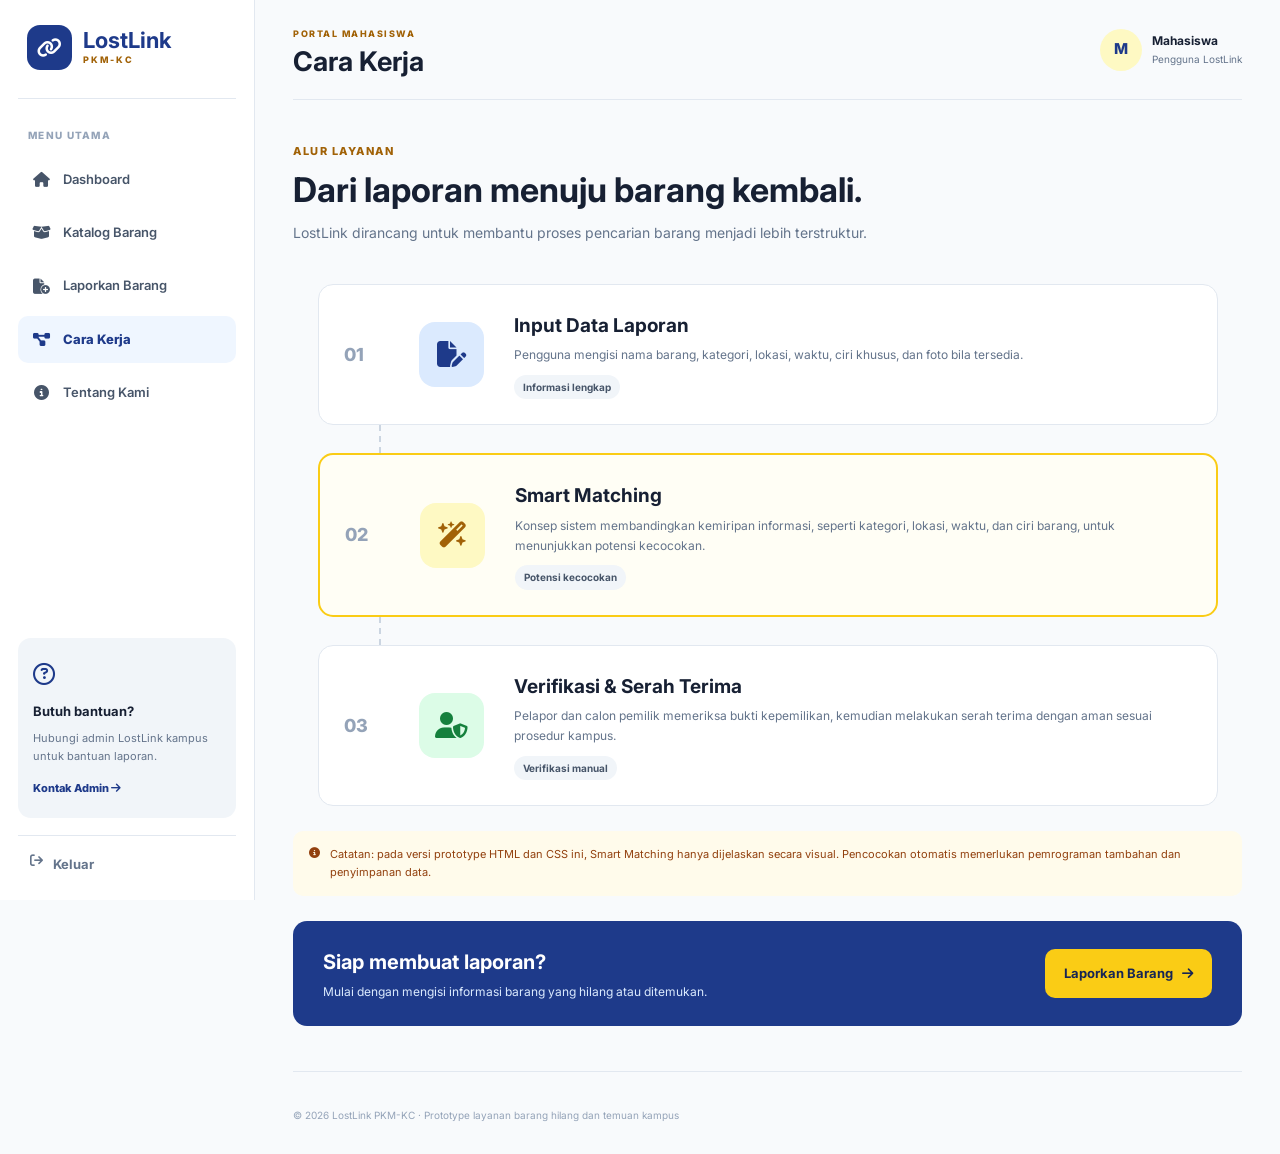
==== cara-kerja.html @ f2be3223 "update" ====
<!DOCTYPE html>
<html lang="id">
<head>
  <meta charset="UTF-8">
  <meta name="viewport" content="width=device-width, initial-scale=1.0">
  <title>Cara Kerja | LostLink</title>
  <link rel="stylesheet" href="style.css">
  <link rel="stylesheet" href="https://cdnjs.cloudflare.com/ajax/libs/font-awesome/6.5.2/css/all.min.css">
</head>
<body class="app-page">
  <aside class="sidebar">
  <a class="brand sidebar-brand" href="index.html">
    <span class="brand-icon"><i class="fa-solid fa-link"></i></span>
    <span><strong>LostLink</strong><small>PKM-KC</small></span>
  </a>
  <div class="sidebar-caption">MENU UTAMA</div>
  <nav class="side-nav">
    <a class="NAV_DASH" href="index.html"><i class="fa-solid fa-house"></i> Dashboard</a>
    <a class="NAV_KATALOG" href="katalog.html"><i class="fa-solid fa-box-open"></i> Katalog Barang</a>
    <a class="NAV_LAPOR" href="laporkan.html"><i class="fa-solid fa-file-circle-plus"></i> Laporkan Barang</a>
    <a class="NAV_CARA active" href="carakerja.html"><i class="fa-solid fa-diagram-project"></i> Cara Kerja</a>
    <a class="NAV_TENTANG" href="tentang.html"><i class="fa-solid fa-circle-info"></i> Tentang Kami</a>
  </nav>
  <div class="sidebar-help">
    <div class="help-icon"><i class="fa-regular fa-circle-question"></i></div>
    <strong>Butuh bantuan?</strong>
    <p>Hubungi admin LostLink kampus untuk bantuan laporan.</p>
    <a href="tentang.html">Kontak Admin <i class="fa-solid fa-arrow-right"></i></a>
  </div>
  <a class="sidebar-logout" href="login.html"><i class="fa-solid fa-arrow-right-from-bracket"></i> Keluar</a>
</aside>
  <main class="main-content">
    <header class="topbar">
      <div><span class="topbar-kicker">PORTAL MAHASISWA</span><h1>Cara Kerja</h1></div>
      <div class="profile-chip"><span class="avatar">M</span><span><strong>Mahasiswa</strong><small>Pengguna LostLink</small></span></div>
    </header>
    
<section class="page-intro"><span class="section-label">ALUR LAYANAN</span><h2>Dari laporan menuju barang kembali.</h2><p>LostLink dirancang untuk membantu proses pencarian barang menjadi lebih terstruktur.</p></section>
<section class="flow-steps">
  <article class="flow-step"><span class="flow-number">01</span><div class="flow-icon blue-soft"><i class="fa-solid fa-file-pen"></i></div><div><h3>Input Data Laporan</h3><p>Pengguna mengisi nama barang, kategori, lokasi, waktu, ciri khusus, dan foto bila tersedia.</p><span class="flow-tag">Informasi lengkap</span></div></article>
  <div class="flow-connector"><span></span></div>
  <article class="flow-step highlighted"><span class="flow-number">02</span><div class="flow-icon yellow-soft"><i class="fa-solid fa-wand-magic-sparkles"></i></div><div><h3>Smart Matching</h3><p>Konsep sistem membandingkan kemiripan informasi, seperti kategori, lokasi, waktu, dan ciri barang, untuk menunjukkan potensi kecocokan.</p><span class="flow-tag">Potensi kecocokan</span></div></article>
  <div class="flow-connector"><span></span></div>
  <article class="flow-step"><span class="flow-number">03</span><div class="flow-icon green-soft"><i class="fa-solid fa-user-shield"></i></div><div><h3>Verifikasi & Serah Terima</h3><p>Pelapor dan calon pemilik memeriksa bukti kepemilikan, kemudian melakukan serah terima dengan aman sesuai prosedur kampus.</p><span class="flow-tag">Verifikasi manual</span></div></article>
</section>
<div class="notice-box"><i class="fa-solid fa-circle-info"></i><span>Catatan: pada versi prototype HTML dan CSS ini, Smart Matching hanya dijelaskan secara visual. Pencocokan otomatis memerlukan pemrograman tambahan dan penyimpanan data.</span></div>
<div class="cta-banner"><div><h3>Siap membuat laporan?</h3><p>Mulai dengan mengisi informasi barang yang hilang atau ditemukan.</p></div><a href="laporkan.html" class="btn btn-yellow">Laporkan Barang <i class="fa-solid fa-arrow-right"></i></a></div>

    <footer class="page-footer">© 2026 LostLink PKM-KC · Prototype layanan barang hilang dan temuan kampus</footer>
  </main>
</body>
</html>
---- style.css ----
@import url('https://fonts.googleapis.com/css2?family=Inter:wght@400;500;600;700;800&display=swap');
:root{--blue:#1E3A8A;--blue-dark:#172554;--blue-light:#EFF6FF;--yellow:#FACC15;--yellow-light:#FEF9C3;--bg:#F8FAFC;--ink:#172033;--muted:#64748B;--line:#E2E8F0;--green:#15803D;--red:#B91C1C;--shadow:0 12px 32px rgba(15,23,42,.06)}
*{box-sizing:border-box;margin:0;padding:0}body{font-family:Inter,Arial,sans-serif;color:var(--ink);background:var(--bg);font-size:15px;line-height:1.65}a{color:inherit;text-decoration:none}button,input,select,textarea{font:inherit}button{cursor:pointer}.muted{color:var(--muted)}.section-label{font-size:11px;font-weight:800;letter-spacing:1.5px;color:#A16207;display:inline-block;margin-bottom:9px}.eyebrow{font-size:11px;font-weight:800;letter-spacing:1.3px}.eyebrow-yellow{color:var(--yellow)}.btn{display:inline-flex;align-items:center;justify-content:center;gap:9px;padding:13px 18px;border-radius:10px;font-weight:700;font-size:13px;border:1px solid transparent;transition:.2s}.btn:hover{transform:translateY(-2px)}.btn-primary{background:var(--blue);color:#fff}.btn-primary:hover{background:var(--blue-dark)}.btn-yellow{background:var(--yellow);color:var(--blue-dark)}.btn-yellow:hover{background:#EAB308}.btn-outline{border-color:#CBD5E1;color:var(--blue);background:white}.btn-full{width:100%}.brand{display:flex;align-items:center;gap:11px}.brand-icon{width:45px;height:45px;display:grid;place-items:center;background:var(--blue);color:white;border-radius:13px;font-size:20px}.brand strong{display:block;font-size:22px;color:var(--blue);line-height:1.2}.brand small{display:block;font-size:9px;letter-spacing:2px;font-weight:800;color:#A16207}
/* Login */
.login-page{background:#fff}.login-layout{min-height:100vh;display:grid;grid-template-columns:1fr 1fr}.login-brand-panel{position:relative;overflow:hidden;background:var(--blue-dark);color:#fff;padding:42px clamp(30px,6vw,90px);display:flex;flex-direction:column;justify-content:space-between}.brand-light strong{color:white}.brand-light small{color:var(--yellow)}.login-promo{position:relative;z-index:1;max-width:570px;margin:65px 0}.login-promo h1{font-size:clamp(38px,4vw,62px);line-height:1.12;letter-spacing:-1.7px;margin:18px 0}.login-promo h1 span{color:var(--yellow)}.login-promo p{color:#DCE7FF;font-size:16px;max-width:480px}.promo-points{display:grid;gap:17px;margin-top:34px}.promo-points div{display:flex;align-items:center;gap:12px;color:#F1F5F9;font-size:14px}.promo-points i{color:var(--yellow);width:22px}.login-panel-decoration{position:absolute;border:1px solid rgba(255,255,255,.1);border-radius:50%;width:360px;height:360px;right:-120px;bottom:-100px}.decoration-two{width:240px;height:240px;right:0;bottom:-45px}.login-form-panel{display:grid;place-items:center;padding:35px}.login-card{width:min(430px,100%)}.login-card h2{font-size:34px;line-height:1.2;margin-bottom:8px}.login-card>.muted{margin-bottom:30px}.login-card>label,.field-label{display:block;font-weight:700;font-size:13px;margin:20px 0 8px}.field-with-icon{display:flex;align-items:center;gap:12px;border:1px solid var(--line);border-radius:10px;padding:0 14px;background:#fff}.field-with-icon i{color:#94A3B8}.field-with-icon input{border:0;outline:0;width:100%;min-width:0;padding:14px 0;background:transparent}.login-options{display:flex;justify-content:space-between;align-items:center;margin:16px 0 24px;font-size:12px}.login-options a,.login-bottom a{color:var(--blue);font-weight:700}.remember{display:flex;align-items:center;gap:7px;color:var(--muted)}.demo-note{margin-top:18px;background:#FFFBEB;color:#92400E;border-radius:9px;padding:12px;font-size:11px;display:flex;gap:8px}.login-bottom{text-align:center;color:var(--muted);font-size:12px;margin-top:24px}.mobile-brand{display:none;margin-bottom:35px}
/* App layout */
.app-page{min-height:100vh}.sidebar{position:fixed;inset:0 auto 0 0;width:255px;background:#fff;border-right:1px solid var(--line);padding:25px 18px;display:flex;flex-direction:column;z-index:10}.sidebar-brand{padding:0 9px 28px;border-bottom:1px solid var(--line)}.sidebar-caption{font-size:10px;font-weight:800;letter-spacing:1.3px;color:#94A3B8;margin:28px 10px 12px}.side-nav{display:grid;gap:6px}.side-nav a{display:flex;align-items:center;gap:12px;padding:13px 14px;border-radius:10px;color:#475569;font-size:13px;font-weight:600;transition:.2s}.side-nav a i{width:19px;text-align:center;font-size:15px}.side-nav a:hover,.side-nav a.active{background:var(--blue-light);color:var(--blue)}.side-nav a.active{font-weight:800}.sidebar-help{margin-top:auto;padding:18px 15px;background:#F1F5F9;border-radius:13px}.help-icon{color:var(--blue);font-size:22px;margin-bottom:6px}.sidebar-help strong{font-size:13px}.sidebar-help p{font-size:11px;color:var(--muted);margin:5px 0 10px}.sidebar-help a{font-size:11px;color:var(--blue);font-weight:800}.sidebar-logout{border-top:1px solid var(--line);margin-top:17px;padding:18px 12px 0;color:#64748B;font-size:13px;font-weight:700;display:flex;gap:10px}.main-content{margin-left:255px;max-width:1800px;padding:0 38px 20px;min-height:100vh}.topbar{min-height:100px;display:flex;justify-content:space-between;align-items:center;border-bottom:1px solid var(--line);margin-bottom:30px}.topbar-kicker{font-size:9px;font-weight:800;letter-spacing:1.5px;color:#A16207}.topbar h1{font-size:27px;line-height:1.3}.profile-chip{display:flex;align-items:center;gap:10px}.avatar{width:42px;height:42px;border-radius:50%;display:grid;place-items:center;background:var(--yellow-light);color:var(--blue);font-weight:800}.profile-chip strong,.profile-chip small{display:block}.profile-chip strong{font-size:12px}.profile-chip small{font-size:10px;color:var(--muted)}.page-footer{padding:35px 0 10px;color:#94A3B8;font-size:10px;border-top:1px solid var(--line);margin-top:45px}
/* Dashboard */
.welcome-banner{position:relative;overflow:hidden;display:flex;justify-content:space-between;align-items:center;min-height:300px;padding:38px 45px;background:var(--blue);border-radius:20px;color:white}.welcome-copy{position:relative;z-index:1;max-width:570px}.welcome-copy h2{font-size:clamp(32px,3.4vw,48px);line-height:1.13;margin:12px 0}.welcome-copy h2 span{color:var(--yellow)}.welcome-copy p{color:#DCE7FF;max-width:470px;margin-bottom:22px;font-size:14px}.welcome-art{position:relative;width:250px;height:230px;display:grid;place-items:center;flex-shrink:0}.art-circle{width:175px;height:175px;border-radius:50%;display:grid;place-items:center;background:var(--yellow);color:var(--blue);font-size:75px;box-shadow:0 0 0 22px rgba(255,255,255,.07)}.art-tag{position:absolute;background:white;color:var(--blue);padding:10px 13px;border-radius:10px;box-shadow:var(--shadow);font-size:10px;font-weight:800}.art-tag i{color:#16A34A;margin-right:5px}.tag-top{top:20px;right:-5px}.tag-bottom{bottom:14px;left:-5px}.stats-grid{display:grid;grid-template-columns:repeat(3,1fr);gap:18px;margin:25px 0 38px}.stat-card{display:flex;align-items:center;gap:16px;background:#fff;border:1px solid var(--line);border-radius:14px;padding:22px}.stat-icon,.shortcut-icon{width:48px;height:48px;border-radius:13px;display:grid;place-items:center;font-size:19px;flex-shrink:0}.stat-blue,.blue-soft{background:#DBEAFE;color:var(--blue)}.stat-yellow,.yellow-soft{background:var(--yellow-light);color:#A16207}.stat-green,.green-soft{background:#DCFCE7;color:#15803D}.purple-soft{background:#F3E8FF;color:#7E22CE}.stat-card p{font-size:12px;color:var(--muted)}.stat-card strong{font-size:27px;line-height:1.4;display:block}.stat-card small{font-size:10px;color:#94A3B8}.content-section{margin:38px 0}.section-heading{display:flex;justify-content:space-between;align-items:end;margin-bottom:20px}.section-heading h2{font-size:24px;line-height:1.3}.section-heading p{font-size:12px;color:var(--muted);margin-top:5px}.shortcut-grid{display:grid;grid-template-columns:repeat(4,1fr);gap:15px}.shortcut-card{background:white;border:1px solid var(--line);border-radius:15px;padding:22px;transition:.2s}.shortcut-card:hover{transform:translateY(-4px);box-shadow:var(--shadow);border-color:#BFDBFE}.shortcut-card h3{font-size:15px;margin:15px 0 5px}.shortcut-card p{font-size:11px;color:var(--muted);min-height:54px}.shortcut-link{display:inline-block;color:var(--blue);font-size:11px;font-weight:800;margin-top:13px}.shortcut-link i{margin-left:4px}.text-link{color:var(--blue);font-weight:800;font-size:12px}.recent-list{background:white;border:1px solid var(--line);border-radius:14px;overflow:hidden}.recent-item{display:flex;align-items:center;gap:13px;padding:16px 19px;border-bottom:1px solid #F1F5F9}.recent-item:last-child{border-bottom:0}.recent-item:hover{background:#F8FAFC}.recent-item-icon{width:43px;height:43px;border-radius:11px;display:grid;place-items:center;font-size:17px}.recent-item-main{flex:1}.recent-item-main strong,.recent-item-main small{display:block}.recent-item-main strong{font-size:13px}.recent-item-main small{font-size:10px;color:var(--muted)}.status-pill{display:inline-flex;padding:5px 9px;border-radius:20px;font-size:10px;font-weight:800}.status-lost{background:#FEE2E2;color:var(--red)}.status-found{background:#DCFCE7;color:var(--green)}
/* Catalog */
.page-intro{padding:8px 0 25px}.page-intro h2{font-size:34px;line-height:1.25;max-width:800px}.page-intro p{color:var(--muted);font-size:14px;max-width:750px;margin-top:9px}.catalog-toolbar{display:flex;gap:12px;margin:18px 0}.catalog-toolbar select,.catalog-search{background:white;border:1px solid var(--line);border-radius:10px;min-height:48px;padding:0 14px;color:#475569;font-size:12px}.catalog-toolbar select{min-width:150px}.catalog-search{flex:1}.catalog-search input{font-size:12px}.notice-box{display:flex;align-items:flex-start;gap:10px;background:#FFFBEB;color:#92400E;padding:14px 16px;border-radius:10px;font-size:11px;margin-bottom:22px}.notice-box i{margin-top:3px}.catalog-grid{display:grid;grid-template-columns:repeat(3,1fr);gap:20px}.catalog-card{overflow:hidden;background:white;border:1px solid var(--line);border-radius:15px;transition:.2s}.catalog-card:hover{transform:translateY(-4px);box-shadow:var(--shadow)}.catalog-art{height:175px;display:grid;place-items:center;position:relative;font-size:55px}.catalog-art>i{filter:drop-shadow(0 8px 8px rgba(15,23,42,.1))}.art-blue{background:#EFF6FF;color:var(--blue)}.art-yellow{background:#FEFCE8;color:#A16207}.art-green{background:#F0FDF4;color:#15803D}.art-purple{background:#FAF5FF;color:#7E22CE}.catalog-art .status-pill{position:absolute;top:12px;left:12px}.catalog-art>b{position:absolute;right:12px;top:12px;background:white;color:#92400E;border-radius:20px;padding:5px 8px;font-size:9px}.catalog-card-body{padding:19px}.catalog-card-body>small{font-size:9px;letter-spacing:1px;font-weight:800;color:var(--blue)}.catalog-card-body h3{font-size:18px;margin:4px 0 12px}.catalog-card-body p{font-size:11px;color:var(--muted);margin:6px 0}.catalog-card-body p i{width:17px;color:var(--blue)}.catalog-card-body .btn{margin-top:14px}
/* Report */
.report-page-layout{display:grid;grid-template-columns:minmax(0,1.5fr) minmax(230px,.75fr);gap:22px;align-items:start}.form-card,.report-side-card,.info-card,.contact-card{background:white;border:1px solid var(--line);border-radius:16px;padding:27px}.form-card h3{font-size:21px;margin-bottom:22px}.form-card h3 i{color:var(--blue);margin-right:8px}.form-card input:not([type=radio]):not([type=file]),.form-card select,.form-card textarea{width:100%;border:1px solid #CBD5E1;border-radius:9px;padding:13px 14px;outline:0;background:white;font-size:12px}.form-card input:focus,.form-card select:focus,.form-card textarea:focus{border-color:var(--blue);box-shadow:0 0 0 3px #DBEAFE}.form-card textarea{resize:vertical}.form-two-col{display:grid;grid-template-columns:1fr 1fr;gap:0 15px}.choice-grid{display:grid;grid-template-columns:1fr 1fr;gap:12px;margin-bottom:20px}.choice-card input{position:absolute;opacity:0}.choice-card>span{display:flex;flex-direction:column;padding:15px;border:1px solid var(--line);border-radius:10px;cursor:pointer}.choice-card input:checked+span{border:2px solid var(--blue);background:var(--blue-light);padding:14px}.choice-card i{color:var(--blue);font-size:19px;margin-bottom:8px}.choice-card strong{font-size:11px}.choice-card small{font-size:10px;color:var(--muted)}.file-input{font-size:12px!important;padding:10px!important}.form-footnote{margin-top:13px;font-size:10px;color:var(--muted)}.form-footnote i{color:#A16207}.report-side-card{background:var(--blue);color:white}.side-card-icon{width:50px;height:50px;display:grid;place-items:center;background:var(--yellow);color:var(--blue);border-radius:12px;font-size:22px}.report-side-card h3{font-size:21px;margin:16px 0}.report-side-card ul{padding-left:18px;color:#DBEAFE;font-size:12px}.report-side-card li{margin:12px 0}.side-warning{display:flex;gap:9px;padding:13px;margin-top:22px;border-radius:10px;background:rgba(255,255,255,.1);font-size:10px}.side-warning i{color:var(--yellow)}
/* How it works */
.flow-steps{max-width:900px;margin:15px auto 25px}.flow-step{display:grid;grid-template-columns:55px 75px 1fr;align-items:center;gap:20px;background:white;border:1px solid var(--line);border-radius:15px;padding:25px}.flow-step.highlighted{border:2px solid #FACC15;background:#FFFEF5}.flow-number{font-size:18px;font-weight:800;color:#94A3B8}.flow-icon{width:65px;height:65px;border-radius:16px;display:grid;place-items:center;font-size:26px}.flow-step h3{font-size:19px;margin-bottom:4px}.flow-step p{font-size:12px;color:var(--muted);max-width:650px}.flow-tag{display:inline-block;margin-top:10px;border-radius:20px;background:#F1F5F9;color:#475569;padding:4px 9px;font-size:10px;font-weight:700}.flow-connector{height:28px;margin-left:61px;border-left:2px dashed #CBD5E1}.cta-banner{display:flex;justify-content:space-between;align-items:center;gap:20px;padding:25px 30px;margin-top:25px;background:var(--blue);color:white;border-radius:14px}.cta-banner h3{font-size:20px}.cta-banner p{color:#DBEAFE;font-size:12px;margin-top:3px}
/* About */
.about-hero-card{display:flex;align-items:center;gap:30px;background:var(--blue);color:white;border-radius:18px;padding:35px;margin:15px 0 25px}.about-large-icon{width:90px;height:90px;flex-shrink:0;display:grid;place-items:center;background:var(--yellow);color:var(--blue);border-radius:20px;font-size:38px}.about-hero-card h2{font-size:25px;line-height:1.3;margin:7px 0 10px}.about-hero-card p{font-size:12px;color:#DBEAFE;max-width:750px}.about-info-grid{display:grid;grid-template-columns:repeat(3,1fr);gap:17px}.info-card h3{font-size:17px;margin:15px 0 5px}.info-card p{font-size:12px;color:var(--muted)}.contact-card{display:grid;grid-template-columns:1fr 1fr;gap:25px;margin-top:25px}.contact-card h2{font-size:25px}.contact-card>div>p{font-size:12px;color:var(--muted);margin-top:7px}.contact-details{display:grid;gap:15px}.contact-details>p{display:flex;align-items:center;gap:13px}.contact-details>p>i{width:42px;height:42px;display:grid;place-items:center;border-radius:11px;background:var(--blue-light);color:var(--blue)}.contact-details strong,.contact-details small{display:block}.contact-details strong{font-size:12px}.contact-details small{font-size:10px;color:var(--muted)}
/* Responsive */
@media(max-width:1200px){.sidebar{width:220px}.main-content{margin-left:220px;padding:0 25px 20px}.shortcut-grid{grid-template-columns:repeat(2,1fr)}.catalog-grid{grid-template-columns:repeat(2,1fr)}.welcome-art{width:200px}.art-circle{width:140px;height:140px;font-size:60px}}
@media(max-width:850px){.login-layout{grid-template-columns:1fr}.login-brand-panel{display:none}.mobile-brand{display:flex}.login-form-panel{min-height:100vh}.sidebar{position:static;width:auto;padding:12px 18px;border-right:0;border-bottom:1px solid var(--line)}.sidebar-brand{padding:0 0 12px;border-bottom:0}.sidebar-caption,.sidebar-help,.sidebar-logout{display:none}.side-nav{display:flex;overflow-x:auto;gap:5px}.side-nav a{white-space:nowrap;padding:10px;font-size:11px}.side-nav a i{display:none}.main-content{margin-left:0;padding:0 20px 20px}.topbar{min-height:80px;margin-bottom:22px}.welcome-banner{padding:28px}.welcome-art{width:160px}.art-circle{width:110px;height:110px;font-size:45px}.stats-grid{gap:10px}.stat-card{padding:15px;gap:10px}.stat-icon{width:38px;height:38px}.stat-card strong{font-size:22px}.report-page-layout{grid-template-columns:1fr}.report-side-card{order:-1}.about-hero-card{align-items:flex-start}.contact-card{grid-template-columns:1fr}}
@media(max-width:600px){.main-content{padding:0 14px 18px}.topbar h1{font-size:22px}.profile-chip>span:last-child{display:none}.welcome-banner{padding:25px;min-height:unset}.welcome-art{display:none}.welcome-copy h2{font-size:34px}.welcome-copy p{font-size:12px}.stats-grid{grid-template-columns:1fr}.stat-card{padding:13px 16px}.shortcut-grid,.catalog-grid,.about-info-grid{grid-template-columns:1fr}.shortcut-card p{min-height:unset}.section-heading h2{font-size:21px}.page-intro h2{font-size:28px}.page-intro p{font-size:12px}.catalog-toolbar{flex-direction:column}.catalog-toolbar select{min-height:44px}.form-two-col,.choice-grid{grid-template-columns:1fr}.form-card,.report-side-card,.info-card,.contact-card{padding:20px}.flow-step{grid-template-columns:35px 55px 1fr;gap:12px;padding:17px}.flow-icon{width:50px;height:50px;font-size:20px}.flow-step h3{font-size:16px}.flow-step p{font-size:11px}.flow-connector{margin-left:40px}.cta-banner{align-items:flex-start;flex-direction:column;padding:22px}.about-hero-card{flex-direction:column;padding:25px}.about-hero-card h2{font-size:22px}.recent-item{padding:13px;gap:9px}.recent-item-main strong{font-size:11px}.recent-item-main small{font-size:9px}.status-pill{font-size:9px}.login-form-panel{padding:25px}.login-card h2{font-size:30px}}
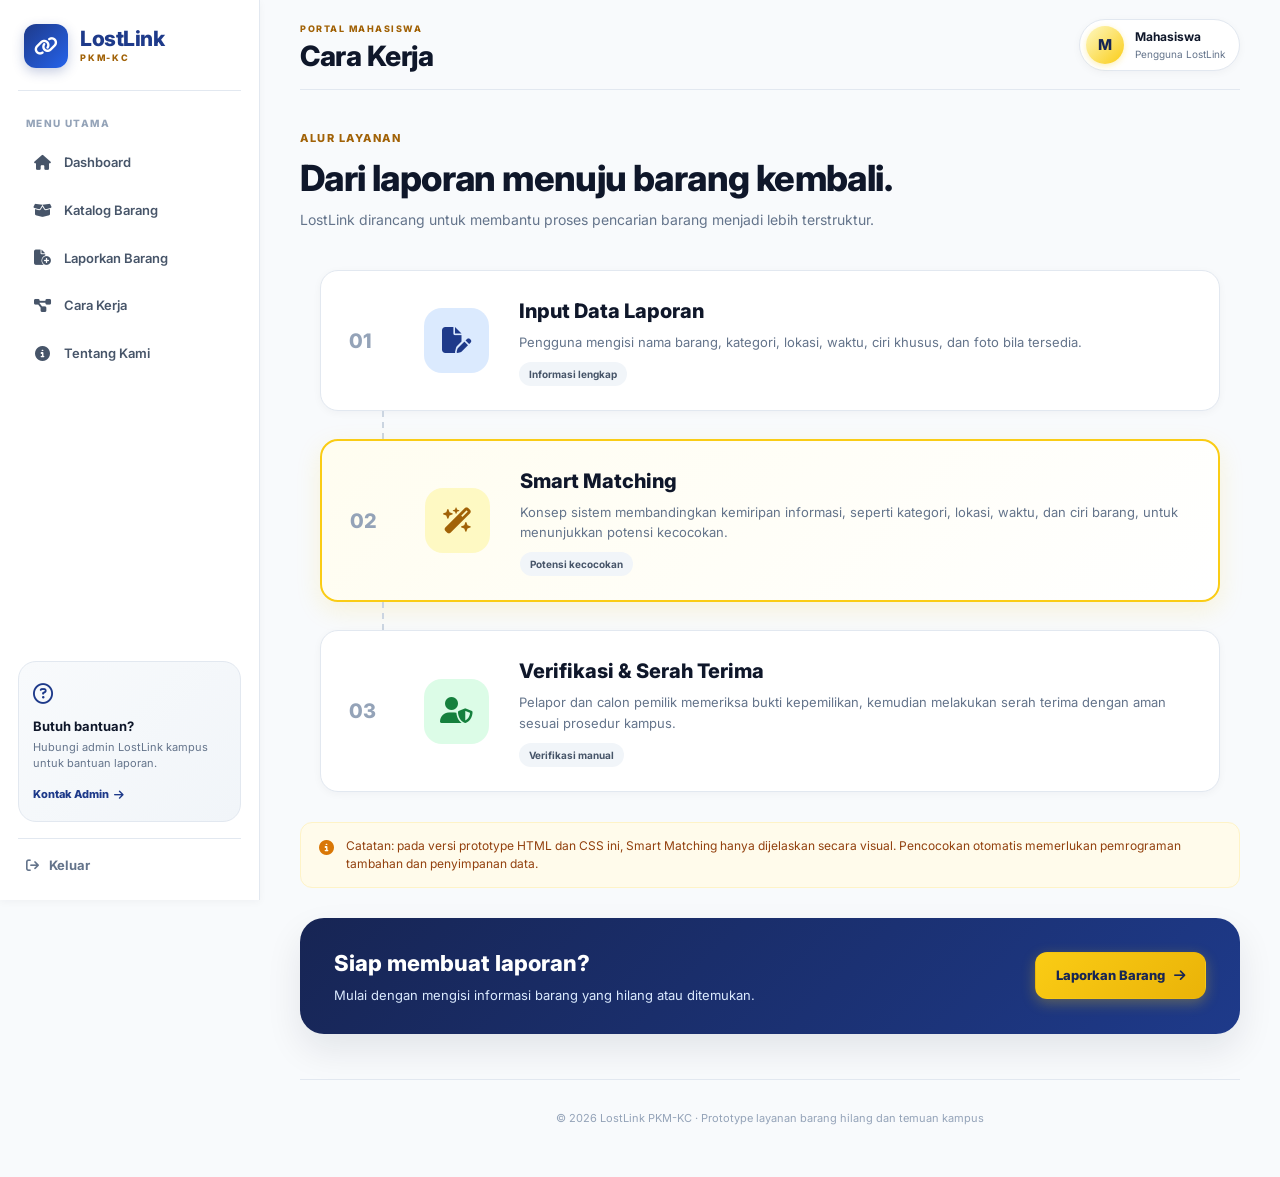
==== commit a4238503: "update" ====
--- a/cara-kerja.html
+++ b/cara-kerja.html
@@ -48,5 +48,6 @@
 
     <footer class="page-footer">© 2026 LostLink PKM-KC · Prototype layanan barang hilang dan temuan kampus</footer>
   </main>
+  <script src="app.js"></script>
 </body>
 </html>
--- a/style.css
+++ b/style.css
@@ -1,21 +1,2016 @@
 @import url('https://fonts.googleapis.com/css2?family=Inter:wght@400;500;600;700;800&display=swap');
-:root{--blue:#1E3A8A;--blue-dark:#172554;--blue-light:#EFF6FF;--yellow:#FACC15;--yellow-light:#FEF9C3;--bg:#F8FAFC;--ink:#172033;--muted:#64748B;--line:#E2E8F0;--green:#15803D;--red:#B91C1C;--shadow:0 12px 32px rgba(15,23,42,.06)}
-*{box-sizing:border-box;margin:0;padding:0}body{font-family:Inter,Arial,sans-serif;color:var(--ink);background:var(--bg);font-size:15px;line-height:1.65}a{color:inherit;text-decoration:none}button,input,select,textarea{font:inherit}button{cursor:pointer}.muted{color:var(--muted)}.section-label{font-size:11px;font-weight:800;letter-spacing:1.5px;color:#A16207;display:inline-block;margin-bottom:9px}.eyebrow{font-size:11px;font-weight:800;letter-spacing:1.3px}.eyebrow-yellow{color:var(--yellow)}.btn{display:inline-flex;align-items:center;justify-content:center;gap:9px;padding:13px 18px;border-radius:10px;font-weight:700;font-size:13px;border:1px solid transparent;transition:.2s}.btn:hover{transform:translateY(-2px)}.btn-primary{background:var(--blue);color:#fff}.btn-primary:hover{background:var(--blue-dark)}.btn-yellow{background:var(--yellow);color:var(--blue-dark)}.btn-yellow:hover{background:#EAB308}.btn-outline{border-color:#CBD5E1;color:var(--blue);background:white}.btn-full{width:100%}.brand{display:flex;align-items:center;gap:11px}.brand-icon{width:45px;height:45px;display:grid;place-items:center;background:var(--blue);color:white;border-radius:13px;font-size:20px}.brand strong{display:block;font-size:22px;color:var(--blue);line-height:1.2}.brand small{display:block;font-size:9px;letter-spacing:2px;font-weight:800;color:#A16207}
-/* Login */
-.login-page{background:#fff}.login-layout{min-height:100vh;display:grid;grid-template-columns:1fr 1fr}.login-brand-panel{position:relative;overflow:hidden;background:var(--blue-dark);color:#fff;padding:42px clamp(30px,6vw,90px);display:flex;flex-direction:column;justify-content:space-between}.brand-light strong{color:white}.brand-light small{color:var(--yellow)}.login-promo{position:relative;z-index:1;max-width:570px;margin:65px 0}.login-promo h1{font-size:clamp(38px,4vw,62px);line-height:1.12;letter-spacing:-1.7px;margin:18px 0}.login-promo h1 span{color:var(--yellow)}.login-promo p{color:#DCE7FF;font-size:16px;max-width:480px}.promo-points{display:grid;gap:17px;margin-top:34px}.promo-points div{display:flex;align-items:center;gap:12px;color:#F1F5F9;font-size:14px}.promo-points i{color:var(--yellow);width:22px}.login-panel-decoration{position:absolute;border:1px solid rgba(255,255,255,.1);border-radius:50%;width:360px;height:360px;right:-120px;bottom:-100px}.decoration-two{width:240px;height:240px;right:0;bottom:-45px}.login-form-panel{display:grid;place-items:center;padding:35px}.login-card{width:min(430px,100%)}.login-card h2{font-size:34px;line-height:1.2;margin-bottom:8px}.login-card>.muted{margin-bottom:30px}.login-card>label,.field-label{display:block;font-weight:700;font-size:13px;margin:20px 0 8px}.field-with-icon{display:flex;align-items:center;gap:12px;border:1px solid var(--line);border-radius:10px;padding:0 14px;background:#fff}.field-with-icon i{color:#94A3B8}.field-with-icon input{border:0;outline:0;width:100%;min-width:0;padding:14px 0;background:transparent}.login-options{display:flex;justify-content:space-between;align-items:center;margin:16px 0 24px;font-size:12px}.login-options a,.login-bottom a{color:var(--blue);font-weight:700}.remember{display:flex;align-items:center;gap:7px;color:var(--muted)}.demo-note{margin-top:18px;background:#FFFBEB;color:#92400E;border-radius:9px;padding:12px;font-size:11px;display:flex;gap:8px}.login-bottom{text-align:center;color:var(--muted);font-size:12px;margin-top:24px}.mobile-brand{display:none;margin-bottom:35px}
-/* App layout */
-.app-page{min-height:100vh}.sidebar{position:fixed;inset:0 auto 0 0;width:255px;background:#fff;border-right:1px solid var(--line);padding:25px 18px;display:flex;flex-direction:column;z-index:10}.sidebar-brand{padding:0 9px 28px;border-bottom:1px solid var(--line)}.sidebar-caption{font-size:10px;font-weight:800;letter-spacing:1.3px;color:#94A3B8;margin:28px 10px 12px}.side-nav{display:grid;gap:6px}.side-nav a{display:flex;align-items:center;gap:12px;padding:13px 14px;border-radius:10px;color:#475569;font-size:13px;font-weight:600;transition:.2s}.side-nav a i{width:19px;text-align:center;font-size:15px}.side-nav a:hover,.side-nav a.active{background:var(--blue-light);color:var(--blue)}.side-nav a.active{font-weight:800}.sidebar-help{margin-top:auto;padding:18px 15px;background:#F1F5F9;border-radius:13px}.help-icon{color:var(--blue);font-size:22px;margin-bottom:6px}.sidebar-help strong{font-size:13px}.sidebar-help p{font-size:11px;color:var(--muted);margin:5px 0 10px}.sidebar-help a{font-size:11px;color:var(--blue);font-weight:800}.sidebar-logout{border-top:1px solid var(--line);margin-top:17px;padding:18px 12px 0;color:#64748B;font-size:13px;font-weight:700;display:flex;gap:10px}.main-content{margin-left:255px;max-width:1800px;padding:0 38px 20px;min-height:100vh}.topbar{min-height:100px;display:flex;justify-content:space-between;align-items:center;border-bottom:1px solid var(--line);margin-bottom:30px}.topbar-kicker{font-size:9px;font-weight:800;letter-spacing:1.5px;color:#A16207}.topbar h1{font-size:27px;line-height:1.3}.profile-chip{display:flex;align-items:center;gap:10px}.avatar{width:42px;height:42px;border-radius:50%;display:grid;place-items:center;background:var(--yellow-light);color:var(--blue);font-weight:800}.profile-chip strong,.profile-chip small{display:block}.profile-chip strong{font-size:12px}.profile-chip small{font-size:10px;color:var(--muted)}.page-footer{padding:35px 0 10px;color:#94A3B8;font-size:10px;border-top:1px solid var(--line);margin-top:45px}
-/* Dashboard */
-.welcome-banner{position:relative;overflow:hidden;display:flex;justify-content:space-between;align-items:center;min-height:300px;padding:38px 45px;background:var(--blue);border-radius:20px;color:white}.welcome-copy{position:relative;z-index:1;max-width:570px}.welcome-copy h2{font-size:clamp(32px,3.4vw,48px);line-height:1.13;margin:12px 0}.welcome-copy h2 span{color:var(--yellow)}.welcome-copy p{color:#DCE7FF;max-width:470px;margin-bottom:22px;font-size:14px}.welcome-art{position:relative;width:250px;height:230px;display:grid;place-items:center;flex-shrink:0}.art-circle{width:175px;height:175px;border-radius:50%;display:grid;place-items:center;background:var(--yellow);color:var(--blue);font-size:75px;box-shadow:0 0 0 22px rgba(255,255,255,.07)}.art-tag{position:absolute;background:white;color:var(--blue);padding:10px 13px;border-radius:10px;box-shadow:var(--shadow);font-size:10px;font-weight:800}.art-tag i{color:#16A34A;margin-right:5px}.tag-top{top:20px;right:-5px}.tag-bottom{bottom:14px;left:-5px}.stats-grid{display:grid;grid-template-columns:repeat(3,1fr);gap:18px;margin:25px 0 38px}.stat-card{display:flex;align-items:center;gap:16px;background:#fff;border:1px solid var(--line);border-radius:14px;padding:22px}.stat-icon,.shortcut-icon{width:48px;height:48px;border-radius:13px;display:grid;place-items:center;font-size:19px;flex-shrink:0}.stat-blue,.blue-soft{background:#DBEAFE;color:var(--blue)}.stat-yellow,.yellow-soft{background:var(--yellow-light);color:#A16207}.stat-green,.green-soft{background:#DCFCE7;color:#15803D}.purple-soft{background:#F3E8FF;color:#7E22CE}.stat-card p{font-size:12px;color:var(--muted)}.stat-card strong{font-size:27px;line-height:1.4;display:block}.stat-card small{font-size:10px;color:#94A3B8}.content-section{margin:38px 0}.section-heading{display:flex;justify-content:space-between;align-items:end;margin-bottom:20px}.section-heading h2{font-size:24px;line-height:1.3}.section-heading p{font-size:12px;color:var(--muted);margin-top:5px}.shortcut-grid{display:grid;grid-template-columns:repeat(4,1fr);gap:15px}.shortcut-card{background:white;border:1px solid var(--line);border-radius:15px;padding:22px;transition:.2s}.shortcut-card:hover{transform:translateY(-4px);box-shadow:var(--shadow);border-color:#BFDBFE}.shortcut-card h3{font-size:15px;margin:15px 0 5px}.shortcut-card p{font-size:11px;color:var(--muted);min-height:54px}.shortcut-link{display:inline-block;color:var(--blue);font-size:11px;font-weight:800;margin-top:13px}.shortcut-link i{margin-left:4px}.text-link{color:var(--blue);font-weight:800;font-size:12px}.recent-list{background:white;border:1px solid var(--line);border-radius:14px;overflow:hidden}.recent-item{display:flex;align-items:center;gap:13px;padding:16px 19px;border-bottom:1px solid #F1F5F9}.recent-item:last-child{border-bottom:0}.recent-item:hover{background:#F8FAFC}.recent-item-icon{width:43px;height:43px;border-radius:11px;display:grid;place-items:center;font-size:17px}.recent-item-main{flex:1}.recent-item-main strong,.recent-item-main small{display:block}.recent-item-main strong{font-size:13px}.recent-item-main small{font-size:10px;color:var(--muted)}.status-pill{display:inline-flex;padding:5px 9px;border-radius:20px;font-size:10px;font-weight:800}.status-lost{background:#FEE2E2;color:var(--red)}.status-found{background:#DCFCE7;color:var(--green)}
-/* Catalog */
-.page-intro{padding:8px 0 25px}.page-intro h2{font-size:34px;line-height:1.25;max-width:800px}.page-intro p{color:var(--muted);font-size:14px;max-width:750px;margin-top:9px}.catalog-toolbar{display:flex;gap:12px;margin:18px 0}.catalog-toolbar select,.catalog-search{background:white;border:1px solid var(--line);border-radius:10px;min-height:48px;padding:0 14px;color:#475569;font-size:12px}.catalog-toolbar select{min-width:150px}.catalog-search{flex:1}.catalog-search input{font-size:12px}.notice-box{display:flex;align-items:flex-start;gap:10px;background:#FFFBEB;color:#92400E;padding:14px 16px;border-radius:10px;font-size:11px;margin-bottom:22px}.notice-box i{margin-top:3px}.catalog-grid{display:grid;grid-template-columns:repeat(3,1fr);gap:20px}.catalog-card{overflow:hidden;background:white;border:1px solid var(--line);border-radius:15px;transition:.2s}.catalog-card:hover{transform:translateY(-4px);box-shadow:var(--shadow)}.catalog-art{height:175px;display:grid;place-items:center;position:relative;font-size:55px}.catalog-art>i{filter:drop-shadow(0 8px 8px rgba(15,23,42,.1))}.art-blue{background:#EFF6FF;color:var(--blue)}.art-yellow{background:#FEFCE8;color:#A16207}.art-green{background:#F0FDF4;color:#15803D}.art-purple{background:#FAF5FF;color:#7E22CE}.catalog-art .status-pill{position:absolute;top:12px;left:12px}.catalog-art>b{position:absolute;right:12px;top:12px;background:white;color:#92400E;border-radius:20px;padding:5px 8px;font-size:9px}.catalog-card-body{padding:19px}.catalog-card-body>small{font-size:9px;letter-spacing:1px;font-weight:800;color:var(--blue)}.catalog-card-body h3{font-size:18px;margin:4px 0 12px}.catalog-card-body p{font-size:11px;color:var(--muted);margin:6px 0}.catalog-card-body p i{width:17px;color:var(--blue)}.catalog-card-body .btn{margin-top:14px}
-/* Report */
-.report-page-layout{display:grid;grid-template-columns:minmax(0,1.5fr) minmax(230px,.75fr);gap:22px;align-items:start}.form-card,.report-side-card,.info-card,.contact-card{background:white;border:1px solid var(--line);border-radius:16px;padding:27px}.form-card h3{font-size:21px;margin-bottom:22px}.form-card h3 i{color:var(--blue);margin-right:8px}.form-card input:not([type=radio]):not([type=file]),.form-card select,.form-card textarea{width:100%;border:1px solid #CBD5E1;border-radius:9px;padding:13px 14px;outline:0;background:white;font-size:12px}.form-card input:focus,.form-card select:focus,.form-card textarea:focus{border-color:var(--blue);box-shadow:0 0 0 3px #DBEAFE}.form-card textarea{resize:vertical}.form-two-col{display:grid;grid-template-columns:1fr 1fr;gap:0 15px}.choice-grid{display:grid;grid-template-columns:1fr 1fr;gap:12px;margin-bottom:20px}.choice-card input{position:absolute;opacity:0}.choice-card>span{display:flex;flex-direction:column;padding:15px;border:1px solid var(--line);border-radius:10px;cursor:pointer}.choice-card input:checked+span{border:2px solid var(--blue);background:var(--blue-light);padding:14px}.choice-card i{color:var(--blue);font-size:19px;margin-bottom:8px}.choice-card strong{font-size:11px}.choice-card small{font-size:10px;color:var(--muted)}.file-input{font-size:12px!important;padding:10px!important}.form-footnote{margin-top:13px;font-size:10px;color:var(--muted)}.form-footnote i{color:#A16207}.report-side-card{background:var(--blue);color:white}.side-card-icon{width:50px;height:50px;display:grid;place-items:center;background:var(--yellow);color:var(--blue);border-radius:12px;font-size:22px}.report-side-card h3{font-size:21px;margin:16px 0}.report-side-card ul{padding-left:18px;color:#DBEAFE;font-size:12px}.report-side-card li{margin:12px 0}.side-warning{display:flex;gap:9px;padding:13px;margin-top:22px;border-radius:10px;background:rgba(255,255,255,.1);font-size:10px}.side-warning i{color:var(--yellow)}
-/* How it works */
-.flow-steps{max-width:900px;margin:15px auto 25px}.flow-step{display:grid;grid-template-columns:55px 75px 1fr;align-items:center;gap:20px;background:white;border:1px solid var(--line);border-radius:15px;padding:25px}.flow-step.highlighted{border:2px solid #FACC15;background:#FFFEF5}.flow-number{font-size:18px;font-weight:800;color:#94A3B8}.flow-icon{width:65px;height:65px;border-radius:16px;display:grid;place-items:center;font-size:26px}.flow-step h3{font-size:19px;margin-bottom:4px}.flow-step p{font-size:12px;color:var(--muted);max-width:650px}.flow-tag{display:inline-block;margin-top:10px;border-radius:20px;background:#F1F5F9;color:#475569;padding:4px 9px;font-size:10px;font-weight:700}.flow-connector{height:28px;margin-left:61px;border-left:2px dashed #CBD5E1}.cta-banner{display:flex;justify-content:space-between;align-items:center;gap:20px;padding:25px 30px;margin-top:25px;background:var(--blue);color:white;border-radius:14px}.cta-banner h3{font-size:20px}.cta-banner p{color:#DBEAFE;font-size:12px;margin-top:3px}
-/* About */
-.about-hero-card{display:flex;align-items:center;gap:30px;background:var(--blue);color:white;border-radius:18px;padding:35px;margin:15px 0 25px}.about-large-icon{width:90px;height:90px;flex-shrink:0;display:grid;place-items:center;background:var(--yellow);color:var(--blue);border-radius:20px;font-size:38px}.about-hero-card h2{font-size:25px;line-height:1.3;margin:7px 0 10px}.about-hero-card p{font-size:12px;color:#DBEAFE;max-width:750px}.about-info-grid{display:grid;grid-template-columns:repeat(3,1fr);gap:17px}.info-card h3{font-size:17px;margin:15px 0 5px}.info-card p{font-size:12px;color:var(--muted)}.contact-card{display:grid;grid-template-columns:1fr 1fr;gap:25px;margin-top:25px}.contact-card h2{font-size:25px}.contact-card>div>p{font-size:12px;color:var(--muted);margin-top:7px}.contact-details{display:grid;gap:15px}.contact-details>p{display:flex;align-items:center;gap:13px}.contact-details>p>i{width:42px;height:42px;display:grid;place-items:center;border-radius:11px;background:var(--blue-light);color:var(--blue)}.contact-details strong,.contact-details small{display:block}.contact-details strong{font-size:12px}.contact-details small{font-size:10px;color:var(--muted)}
-/* Responsive */
-@media(max-width:1200px){.sidebar{width:220px}.main-content{margin-left:220px;padding:0 25px 20px}.shortcut-grid{grid-template-columns:repeat(2,1fr)}.catalog-grid{grid-template-columns:repeat(2,1fr)}.welcome-art{width:200px}.art-circle{width:140px;height:140px;font-size:60px}}
-@media(max-width:850px){.login-layout{grid-template-columns:1fr}.login-brand-panel{display:none}.mobile-brand{display:flex}.login-form-panel{min-height:100vh}.sidebar{position:static;width:auto;padding:12px 18px;border-right:0;border-bottom:1px solid var(--line)}.sidebar-brand{padding:0 0 12px;border-bottom:0}.sidebar-caption,.sidebar-help,.sidebar-logout{display:none}.side-nav{display:flex;overflow-x:auto;gap:5px}.side-nav a{white-space:nowrap;padding:10px;font-size:11px}.side-nav a i{display:none}.main-content{margin-left:0;padding:0 20px 20px}.topbar{min-height:80px;margin-bottom:22px}.welcome-banner{padding:28px}.welcome-art{width:160px}.art-circle{width:110px;height:110px;font-size:45px}.stats-grid{gap:10px}.stat-card{padding:15px;gap:10px}.stat-icon{width:38px;height:38px}.stat-card strong{font-size:22px}.report-page-layout{grid-template-columns:1fr}.report-side-card{order:-1}.about-hero-card{align-items:flex-start}.contact-card{grid-template-columns:1fr}}
-@media(max-width:600px){.main-content{padding:0 14px 18px}.topbar h1{font-size:22px}.profile-chip>span:last-child{display:none}.welcome-banner{padding:25px;min-height:unset}.welcome-art{display:none}.welcome-copy h2{font-size:34px}.welcome-copy p{font-size:12px}.stats-grid{grid-template-columns:1fr}.stat-card{padding:13px 16px}.shortcut-grid,.catalog-grid,.about-info-grid{grid-template-columns:1fr}.shortcut-card p{min-height:unset}.section-heading h2{font-size:21px}.page-intro h2{font-size:28px}.page-intro p{font-size:12px}.catalog-toolbar{flex-direction:column}.catalog-toolbar select{min-height:44px}.form-two-col,.choice-grid{grid-template-columns:1fr}.form-card,.report-side-card,.info-card,.contact-card{padding:20px}.flow-step{grid-template-columns:35px 55px 1fr;gap:12px;padding:17px}.flow-icon{width:50px;height:50px;font-size:20px}.flow-step h3{font-size:16px}.flow-step p{font-size:11px}.flow-connector{margin-left:40px}.cta-banner{align-items:flex-start;flex-direction:column;padding:22px}.about-hero-card{flex-direction:column;padding:25px}.about-hero-card h2{font-size:22px}.recent-item{padding:13px;gap:9px}.recent-item-main strong{font-size:11px}.recent-item-main small{font-size:9px}.status-pill{font-size:9px}.login-form-panel{padding:25px}.login-card h2{font-size:30px}}
+
+/* ==========================================================================
+   DESIGN TOKENS & RESET
+   ========================================================================== */
+:root {
+  --blue: #1E3A8A;
+  --blue-dark: #172554;
+  --blue-light: #EFF6FF;
+  --blue-accent: #2563EB;
+  --yellow: #FACC15;
+  --yellow-hover: #EAB308;
+  --yellow-light: #FEF9C3;
+  --bg: #F8FAFC;
+  --surface: #FFFFFF;
+  --ink: #0F172A;
+  --muted: #64748B;
+  --line: #E2E8F0;
+  --green: #15803D;
+  --green-light: #DCFCE7;
+  --red: #B91C1C;
+  --red-light: #FEE2E2;
+  --purple: #7E22CE;
+  --purple-light: #FAF5FF;
+  
+  --shadow-sm: 0 2px 8px rgba(15, 23, 42, 0.04);
+  --shadow-md: 0 8px 24px rgba(15, 23, 42, 0.06);
+  --shadow-lg: 0 16px 36px rgba(15, 23, 42, 0.09);
+  --shadow-glow: 0 0 25px rgba(30, 58, 138, 0.18);
+  
+  --radius-sm: 8px;
+  --radius-md: 12px;
+  --radius-lg: 18px;
+  --radius-xl: 24px;
+  
+  --ease-smooth: cubic-bezier(0.16, 1, 0.3, 1);
+}
+
+*, *::before, *::after {
+  box-sizing: border-box;
+  margin: 0;
+  padding: 0;
+  -webkit-tap-highlight-color: transparent;
+}
+
+html {
+  scroll-behavior: smooth;
+  font-size: 15px;
+}
+
+body {
+  font-family: 'Inter', system-ui, -apple-system, BlinkMacSystemFont, 'Segoe UI', Roboto, sans-serif;
+  color: var(--ink);
+  background: var(--bg);
+  line-height: 1.6;
+  min-height: 100vh;
+  overflow-x: hidden;
+}
+
+a {
+  color: inherit;
+  text-decoration: none;
+  transition: color 0.2s ease;
+}
+
+button, input, select, textarea {
+  font: inherit;
+  color: inherit;
+}
+
+button {
+  cursor: pointer;
+  border: none;
+  background: none;
+}
+
+/* Custom Scrollbar */
+::-webkit-scrollbar {
+  width: 7px;
+  height: 7px;
+}
+::-webkit-scrollbar-track {
+  background: transparent;
+}
+::-webkit-scrollbar-thumb {
+  background: #CBD5E1;
+  border-radius: 10px;
+}
+::-webkit-scrollbar-thumb:hover {
+  background: #94A3B8;
+}
+
+/* ==========================================================================
+   KEYFRAME ANIMATIONS
+   ========================================================================== */
+@keyframes fadeInUp {
+  from {
+    opacity: 0;
+    transform: translateY(18px);
+  }
+  to {
+    opacity: 1;
+    transform: translateY(0);
+  }
+}
+
+@keyframes fadeIn {
+  from { opacity: 0; }
+  to { opacity: 1; }
+}
+
+@keyframes pulseGlow {
+  0%, 100% {
+    transform: scale(1);
+    box-shadow: 0 0 0 0 rgba(250, 204, 21, 0.4);
+  }
+  50% {
+    transform: scale(1.02);
+    box-shadow: 0 0 0 10px rgba(250, 204, 21, 0);
+  }
+}
+
+@keyframes floatBadge {
+  0%, 100% {
+    transform: translateY(0);
+  }
+  50% {
+    transform: translateY(-5px);
+  }
+}
+
+@keyframes ripplePress {
+  0% { transform: scale(1); }
+  50% { transform: scale(0.97); }
+  100% { transform: scale(1); }
+}
+
+/* ==========================================================================
+   TYPOGRAPHY & UTILITIES
+   ========================================================================== */
+.muted { color: var(--muted); }
+
+.section-label {
+  font-size: 11px;
+  font-weight: 800;
+  letter-spacing: 1.5px;
+  color: #A16207;
+  display: inline-block;
+  margin-bottom: 8px;
+  text-transform: uppercase;
+}
+
+.eyebrow {
+  font-size: 11px;
+  font-weight: 800;
+  letter-spacing: 1.3px;
+  text-transform: uppercase;
+}
+
+.eyebrow-yellow { color: var(--yellow); }
+
+.status-pill {
+  display: inline-flex;
+  align-items: center;
+  gap: 5px;
+  padding: 5px 10px;
+  border-radius: 20px;
+  font-size: 11px;
+  font-weight: 700;
+  letter-spacing: 0.3px;
+  transition: transform 0.2s ease;
+}
+.status-lost {
+  background: var(--red-light);
+  color: var(--red);
+}
+.status-found {
+  background: var(--green-light);
+  color: var(--green);
+}
+
+/* ==========================================================================
+   BUTTONS
+   ========================================================================== */
+.btn {
+  display: inline-flex;
+  align-items: center;
+  justify-content: center;
+  gap: 9px;
+  padding: 12px 20px;
+  border-radius: var(--radius-md);
+  font-weight: 700;
+  font-size: 13px;
+  border: 1px solid transparent;
+  transition: all 0.25s var(--ease-smooth);
+  cursor: pointer;
+  user-select: none;
+}
+
+.btn:hover {
+  transform: translateY(-2px);
+  box-shadow: 0 6px 18px rgba(15, 23, 42, 0.12);
+}
+
+.btn:active {
+  transform: scale(0.97) translateY(0);
+}
+
+.btn-primary {
+  background: linear-gradient(135deg, var(--blue) 0%, #1e40af 100%);
+  color: #fff;
+  box-shadow: 0 4px 14px rgba(30, 58, 138, 0.25);
+}
+.btn-primary:hover {
+  background: linear-gradient(135deg, var(--blue-dark) 0%, var(--blue) 100%);
+  box-shadow: 0 6px 20px rgba(30, 58, 138, 0.35);
+}
+
+.btn-yellow {
+  background: linear-gradient(135deg, var(--yellow) 0%, #EAB308 100%);
+  color: var(--blue-dark);
+  font-weight: 800;
+  box-shadow: 0 4px 14px rgba(250, 204, 21, 0.3);
+}
+.btn-yellow:hover {
+  background: linear-gradient(135deg, #FDE047 0%, var(--yellow) 100%);
+  box-shadow: 0 6px 20px rgba(250, 204, 21, 0.45);
+}
+
+.btn-outline {
+  border-color: var(--line);
+  color: var(--blue);
+  background: #ffffff;
+}
+.btn-outline:hover {
+  background: var(--blue-light);
+  border-color: #BFDBFE;
+}
+
+.btn-full { width: 100%; }
+
+.text-link {
+  color: var(--blue);
+  font-weight: 700;
+  font-size: 12px;
+  display: inline-flex;
+  align-items: center;
+  gap: 5px;
+  transition: transform 0.2s ease, color 0.2s ease;
+}
+.text-link:hover {
+  color: var(--blue-accent);
+  transform: translateX(3px);
+}
+
+/* ==========================================================================
+   BRAND
+   ========================================================================== */
+.brand {
+  display: flex;
+  align-items: center;
+  gap: 12px;
+  text-decoration: none;
+}
+.brand-icon {
+  width: 44px;
+  height: 44px;
+  display: grid;
+  place-items: center;
+  background: linear-gradient(135deg, var(--blue) 0%, #2563EB 100%);
+  color: white;
+  border-radius: var(--radius-md);
+  font-size: 19px;
+  box-shadow: 0 4px 12px rgba(30, 58, 138, 0.25);
+  transition: transform 0.3s var(--ease-smooth);
+}
+.brand:hover .brand-icon {
+  transform: rotate(8deg) scale(1.05);
+}
+.brand strong {
+  display: block;
+  font-size: 21px;
+  color: var(--blue);
+  line-height: 1.15;
+  font-weight: 800;
+  letter-spacing: -0.5px;
+}
+.brand small {
+  display: block;
+  font-size: 9px;
+  letter-spacing: 1.8px;
+  font-weight: 800;
+  color: #A16207;
+  text-transform: uppercase;
+}
+
+/* ==========================================================================
+   DESKTOP APP LAYOUT
+   ========================================================================== */
+.app-page {
+  min-height: 100vh;
+  display: flex;
+  background: var(--bg);
+}
+
+.sidebar {
+  position: fixed;
+  inset: 0 auto 0 0;
+  width: 260px;
+  background: var(--surface);
+  border-right: 1px solid var(--line);
+  padding: 24px 18px;
+  display: flex;
+  flex-direction: column;
+  z-index: 100;
+  box-shadow: var(--shadow-sm);
+}
+
+.sidebar-brand {
+  padding: 0 6px 22px;
+  border-bottom: 1px solid var(--line);
+}
+
+.sidebar-caption {
+  font-size: 10px;
+  font-weight: 800;
+  letter-spacing: 1.4px;
+  color: #94A3B8;
+  margin: 24px 8px 10px;
+  text-transform: uppercase;
+}
+
+.side-nav {
+  display: grid;
+  gap: 5px;
+}
+
+.side-nav a {
+  display: flex;
+  align-items: center;
+  gap: 12px;
+  padding: 11px 14px;
+  border-radius: var(--radius-md);
+  color: #475569;
+  font-size: 13px;
+  font-weight: 600;
+  transition: all 0.2s var(--ease-smooth);
+  position: relative;
+}
+
+.side-nav a i {
+  width: 20px;
+  text-align: center;
+  font-size: 15px;
+  transition: transform 0.2s ease, color 0.2s ease;
+}
+
+.side-nav a:hover {
+  background: var(--blue-light);
+  color: var(--blue);
+  transform: translateX(3px);
+}
+
+.side-nav a.active {
+  background: linear-gradient(135deg, var(--blue-light) 0%, #DBEAFE 100%);
+  color: var(--blue);
+  font-weight: 800;
+}
+.side-nav a.active i {
+  color: var(--blue);
+  transform: scale(1.1);
+}
+
+.sidebar-help {
+  margin-top: auto;
+  padding: 16px 14px;
+  background: linear-gradient(135deg, #F8FAFC 0%, #F1F5F9 100%);
+  border: 1px solid var(--line);
+  border-radius: var(--radius-lg);
+  transition: transform 0.2s ease;
+}
+.sidebar-help:hover {
+  transform: translateY(-2px);
+}
+.help-icon {
+  color: var(--blue);
+  font-size: 20px;
+  margin-bottom: 6px;
+}
+.sidebar-help strong {
+  display: block;
+  font-size: 13px;
+  color: var(--ink);
+}
+.sidebar-help p {
+  font-size: 11px;
+  color: var(--muted);
+  margin: 4px 0 10px;
+  line-height: 1.4;
+}
+.sidebar-help a {
+  font-size: 11px;
+  color: var(--blue);
+  font-weight: 800;
+  display: inline-flex;
+  align-items: center;
+  gap: 5px;
+}
+.sidebar-help a:hover {
+  text-decoration: underline;
+}
+
+.sidebar-logout {
+  border-top: 1px solid var(--line);
+  margin-top: 16px;
+  padding: 16px 8px 0;
+  color: #64748B;
+  font-size: 13px;
+  font-weight: 700;
+  display: flex;
+  align-items: center;
+  gap: 10px;
+  transition: color 0.2s ease;
+}
+.sidebar-logout:hover {
+  color: var(--red);
+}
+
+/* ==========================================================================
+   MAIN CONTENT & TOPBAR
+   ========================================================================== */
+.main-content {
+  margin-left: 260px;
+  flex: 1;
+  max-width: 1400px;
+  padding: 0 40px 40px;
+  animation: fadeInUp 0.4s var(--ease-smooth);
+}
+
+.topbar {
+  min-height: 90px;
+  display: flex;
+  justify-content: space-between;
+  align-items: center;
+  border-bottom: 1px solid var(--line);
+  margin-bottom: 30px;
+}
+.topbar-kicker {
+  font-size: 9px;
+  font-weight: 800;
+  letter-spacing: 1.5px;
+  color: #A16207;
+  text-transform: uppercase;
+}
+.topbar h1 {
+  font-size: 28px;
+  line-height: 1.25;
+  font-weight: 800;
+  color: var(--ink);
+  letter-spacing: -0.5px;
+}
+
+.profile-chip {
+  display: flex;
+  align-items: center;
+  gap: 11px;
+  background: var(--surface);
+  padding: 6px 14px 6px 6px;
+  border: 1px solid var(--line);
+  border-radius: 30px;
+  box-shadow: var(--shadow-sm);
+  transition: transform 0.2s ease, box-shadow 0.2s ease;
+}
+.profile-chip:hover {
+  transform: translateY(-2px);
+  box-shadow: var(--shadow-md);
+}
+.avatar {
+  width: 38px;
+  height: 38px;
+  border-radius: 50%;
+  display: grid;
+  place-items: center;
+  background: linear-gradient(135deg, var(--yellow-light) 0%, var(--yellow) 100%);
+  color: var(--blue-dark);
+  font-weight: 800;
+  font-size: 15px;
+  box-shadow: 0 2px 6px rgba(250, 204, 21, 0.3);
+}
+.profile-chip strong, .profile-chip small {
+  display: block;
+}
+.profile-chip strong {
+  font-size: 12px;
+  font-weight: 700;
+  color: var(--ink);
+}
+.profile-chip small {
+  font-size: 10px;
+  color: var(--muted);
+}
+
+.page-footer {
+  padding: 30px 0 10px;
+  color: #94A3B8;
+  font-size: 11px;
+  border-top: 1px solid var(--line);
+  margin-top: 45px;
+  text-align: center;
+}
+
+/* ==========================================================================
+   DASHBOARD COMPONENTS
+   ========================================================================== */
+.welcome-banner {
+  position: relative;
+  overflow: hidden;
+  display: flex;
+  justify-content: space-between;
+  align-items: center;
+  min-height: 280px;
+  padding: 40px 48px;
+  background: linear-gradient(135deg, #172554 0%, #1E3A8A 55%, #1e40af 100%);
+  border-radius: var(--radius-xl);
+  color: white;
+  box-shadow: var(--shadow-lg), var(--shadow-glow);
+}
+.welcome-banner::before {
+  content: '';
+  position: absolute;
+  top: -80px;
+  right: -80px;
+  width: 320px;
+  height: 320px;
+  border-radius: 50%;
+  background: radial-gradient(circle, rgba(250, 204, 21, 0.15) 0%, transparent 70%);
+  pointer-events: none;
+}
+
+.welcome-copy {
+  position: relative;
+  z-index: 1;
+  max-width: 580px;
+}
+.welcome-copy h2 {
+  font-size: clamp(28px, 3.4vw, 44px);
+  line-height: 1.15;
+  margin: 10px 0 14px;
+  font-weight: 800;
+  letter-spacing: -0.8px;
+}
+.welcome-copy h2 span {
+  color: var(--yellow);
+}
+.welcome-copy p {
+  color: #DCE7FF;
+  max-width: 480px;
+  margin-bottom: 24px;
+  font-size: 14px;
+  line-height: 1.55;
+}
+
+.welcome-art {
+  position: relative;
+  width: 240px;
+  height: 220px;
+  display: grid;
+  place-items: center;
+  flex-shrink: 0;
+}
+.art-circle {
+  width: 165px;
+  height: 165px;
+  border-radius: 50%;
+  display: grid;
+  place-items: center;
+  background: linear-gradient(135deg, #FDE047 0%, var(--yellow) 100%);
+  color: var(--blue-dark);
+  font-size: 70px;
+  box-shadow: 0 0 0 20px rgba(255, 255, 255, 0.08), 0 12px 30px rgba(0,0,0,0.2);
+  animation: floatBadge 4s ease-in-out infinite;
+}
+.art-tag {
+  position: absolute;
+  background: rgba(255, 255, 255, 0.95);
+  backdrop-filter: blur(8px);
+  color: var(--blue-dark);
+  padding: 8px 12px;
+  border-radius: var(--radius-md);
+  box-shadow: var(--shadow-md);
+  font-size: 10px;
+  font-weight: 800;
+  display: inline-flex;
+  align-items: center;
+  gap: 5px;
+  white-space: nowrap;
+  animation: floatBadge 3.5s ease-in-out infinite alternate;
+}
+.art-tag i { color: #16A34A; }
+.tag-top { top: 12px; right: -5px; }
+.tag-bottom { bottom: 10px; left: -5px; animation-delay: 1.5s; }
+
+/* Stats Grid */
+.stats-grid {
+  display: grid;
+  grid-template-columns: repeat(3, 1fr);
+  gap: 18px;
+  margin: 26px 0 36px;
+}
+.stat-card {
+  display: flex;
+  align-items: center;
+  gap: 16px;
+  background: var(--surface);
+  border: 1px solid var(--line);
+  border-radius: var(--radius-lg);
+  padding: 20px 22px;
+  box-shadow: var(--shadow-sm);
+  transition: all 0.25s var(--ease-smooth);
+}
+.stat-card:hover {
+  transform: translateY(-3px);
+  box-shadow: var(--shadow-md);
+  border-color: #BFDBFE;
+}
+.stat-icon, .shortcut-icon {
+  width: 48px;
+  height: 48px;
+  border-radius: var(--radius-md);
+  display: grid;
+  place-items: center;
+  font-size: 20px;
+  flex-shrink: 0;
+  transition: transform 0.25s ease;
+}
+.stat-card:hover .stat-icon, .shortcut-card:hover .shortcut-icon {
+  transform: scale(1.08);
+}
+.stat-blue, .blue-soft { background: #DBEAFE; color: var(--blue); }
+.stat-yellow, .yellow-soft { background: var(--yellow-light); color: #A16207; }
+.stat-green, .green-soft { background: var(--green-light); color: var(--green); }
+.purple-soft { background: #F3E8FF; color: var(--purple); }
+
+.stat-card p {
+  font-size: 12px;
+  color: var(--muted);
+  font-weight: 500;
+}
+.stat-card strong {
+  font-size: 28px;
+  line-height: 1.25;
+  font-weight: 800;
+  color: var(--ink);
+  display: block;
+}
+.stat-card small {
+  font-size: 10px;
+  color: #94A3B8;
+}
+
+/* Content Sections & Shortcut Cards */
+.content-section {
+  margin: 36px 0;
+}
+.section-heading {
+  display: flex;
+  justify-content: space-between;
+  align-items: flex-end;
+  margin-bottom: 20px;
+  gap: 15px;
+}
+.section-heading h2 {
+  font-size: 24px;
+  line-height: 1.25;
+  font-weight: 800;
+  letter-spacing: -0.4px;
+}
+.section-heading p {
+  font-size: 13px;
+  color: var(--muted);
+  margin-top: 4px;
+}
+
+.shortcut-grid {
+  display: grid;
+  grid-template-columns: repeat(4, 1fr);
+  gap: 16px;
+}
+.shortcut-card {
+  background: var(--surface);
+  border: 1px solid var(--line);
+  border-radius: var(--radius-lg);
+  padding: 22px;
+  transition: all 0.25s var(--ease-smooth);
+  display: flex;
+  flex-direction: column;
+  box-shadow: var(--shadow-sm);
+}
+.shortcut-card:hover {
+  transform: translateY(-4px);
+  box-shadow: var(--shadow-md);
+  border-color: #BFDBFE;
+}
+.shortcut-card:active {
+  transform: scale(0.97);
+}
+.shortcut-card h3 {
+  font-size: 16px;
+  font-weight: 700;
+  margin: 15px 0 6px;
+  color: var(--ink);
+}
+.shortcut-card p {
+  font-size: 12px;
+  color: var(--muted);
+  line-height: 1.5;
+  flex: 1;
+}
+.shortcut-link {
+  display: inline-flex;
+  align-items: center;
+  gap: 6px;
+  color: var(--blue);
+  font-size: 11px;
+  font-weight: 800;
+  margin-top: 14px;
+  transition: transform 0.2s ease;
+}
+.shortcut-card:hover .shortcut-link {
+  transform: translateX(4px);
+  color: var(--blue-accent);
+}
+
+/* Recent List */
+.recent-list {
+  background: var(--surface);
+  border: 1px solid var(--line);
+  border-radius: var(--radius-lg);
+  overflow: hidden;
+  box-shadow: var(--shadow-sm);
+}
+.recent-item {
+  display: flex;
+  align-items: center;
+  gap: 14px;
+  padding: 16px 20px;
+  border-bottom: 1px solid #F1F5F9;
+  transition: background 0.2s ease, transform 0.15s ease;
+}
+.recent-item:last-child { border-bottom: 0; }
+.recent-item:hover {
+  background: #F8FAFC;
+}
+.recent-item:active {
+  background: #F1F5F9;
+}
+.recent-item-icon {
+  width: 44px;
+  height: 44px;
+  border-radius: var(--radius-md);
+  display: grid;
+  place-items: center;
+  font-size: 18px;
+  flex-shrink: 0;
+}
+.recent-item-main { flex: 1; }
+.recent-item-main strong {
+  display: block;
+  font-size: 14px;
+  font-weight: 700;
+  color: var(--ink);
+}
+.recent-item-main small {
+  display: block;
+  font-size: 11px;
+  color: var(--muted);
+}
+
+/* ==========================================================================
+   CATALOG PAGE
+   ========================================================================== */
+.page-intro {
+  padding: 5px 0 24px;
+}
+.page-intro h2 {
+  font-size: clamp(26px, 3.5vw, 36px);
+  line-height: 1.25;
+  font-weight: 800;
+  letter-spacing: -0.6px;
+  max-width: 800px;
+}
+.page-intro p {
+  color: var(--muted);
+  font-size: 14px;
+  max-width: 700px;
+  margin-top: 8px;
+}
+
+.catalog-toolbar {
+  display: flex;
+  gap: 12px;
+  margin: 18px 0 24px;
+  flex-wrap: wrap;
+}
+.catalog-search {
+  flex: 2;
+  min-width: 250px;
+}
+.catalog-toolbar select, .catalog-search {
+  background: var(--surface);
+  border: 1px solid var(--line);
+  border-radius: var(--radius-md);
+  min-height: 48px;
+  padding: 0 14px;
+  color: #334155;
+  font-size: 13px;
+  box-shadow: var(--shadow-sm);
+  transition: border-color 0.2s ease, box-shadow 0.2s ease;
+}
+.catalog-toolbar select {
+  min-width: 160px;
+  cursor: pointer;
+  outline: none;
+}
+.catalog-toolbar select:focus, .catalog-search input:focus {
+  border-color: var(--blue-accent);
+  box-shadow: 0 0 0 3px rgba(37, 99, 235, 0.15);
+}
+
+.notice-box {
+  display: flex;
+  align-items: flex-start;
+  gap: 12px;
+  background: #FFFBEB;
+  color: #92400E;
+  padding: 14px 18px;
+  border-radius: var(--radius-md);
+  border: 1px solid #FEF3C7;
+  font-size: 12px;
+  margin-bottom: 24px;
+  line-height: 1.5;
+}
+.notice-box i {
+  margin-top: 3px;
+  font-size: 15px;
+  color: #D97706;
+}
+
+.catalog-grid {
+  display: grid;
+  grid-template-columns: repeat(3, 1fr);
+  gap: 20px;
+}
+.catalog-card {
+  overflow: hidden;
+  background: var(--surface);
+  border: 1px solid var(--line);
+  border-radius: var(--radius-lg);
+  transition: all 0.25s var(--ease-smooth);
+  box-shadow: var(--shadow-sm);
+  display: flex;
+  flex-direction: column;
+}
+.catalog-card:hover {
+  transform: translateY(-4px);
+  box-shadow: var(--shadow-md);
+  border-color: #BFDBFE;
+}
+.catalog-art {
+  height: 170px;
+  display: grid;
+  place-items: center;
+  position: relative;
+  font-size: 56px;
+  transition: transform 0.3s ease;
+}
+.catalog-card:hover .catalog-art > i {
+  transform: scale(1.08);
+}
+.catalog-art > i {
+  transition: transform 0.3s ease;
+  filter: drop-shadow(0 6px 12px rgba(15, 23, 42, 0.12));
+}
+.art-blue { background: linear-gradient(135deg, #EFF6FF 0%, #DBEAFE 100%); color: var(--blue); }
+.art-yellow { background: linear-gradient(135deg, #FEFCE8 0%, var(--yellow-light) 100%); color: #A16207; }
+.art-green { background: linear-gradient(135deg, #F0FDF4 0%, #DCFCE7 100%); color: var(--green); }
+.art-purple { background: linear-gradient(135deg, #FAF5FF 0%, #F3E8FF 100%); color: var(--purple); }
+
+.catalog-art .status-pill {
+  position: absolute;
+  top: 12px;
+  left: 12px;
+}
+.catalog-art > b {
+  position: absolute;
+  right: 12px;
+  top: 12px;
+  background: rgba(255, 255, 255, 0.95);
+  backdrop-filter: blur(8px);
+  color: #92400E;
+  border-radius: 20px;
+  padding: 4px 10px;
+  font-size: 10px;
+  font-weight: 800;
+  box-shadow: var(--shadow-sm);
+}
+
+.catalog-card-body {
+  padding: 20px;
+  display: flex;
+  flex-direction: column;
+  flex: 1;
+}
+.catalog-card-body > small {
+  font-size: 9px;
+  letter-spacing: 1.2px;
+  font-weight: 800;
+  color: var(--blue);
+  text-transform: uppercase;
+}
+.catalog-card-body h3 {
+  font-size: 18px;
+  font-weight: 800;
+  margin: 4px 0 10px;
+  color: var(--ink);
+}
+.catalog-card-body p {
+  font-size: 12px;
+  color: var(--muted);
+  margin: 4px 0;
+  display: flex;
+  align-items: center;
+  gap: 8px;
+}
+.catalog-card-body p i {
+  width: 16px;
+  color: var(--blue);
+  text-align: center;
+}
+.catalog-card-body .btn {
+  margin-top: 16px;
+}
+
+/* ==========================================================================
+   REPORT FORM (LAPORKAN BARANG)
+   ========================================================================== */
+.report-page-layout {
+  display: grid;
+  grid-template-columns: minmax(0, 1.6fr) minmax(240px, 0.8fr);
+  gap: 24px;
+  align-items: start;
+}
+.form-card, .report-side-card, .info-card, .contact-card {
+  background: var(--surface);
+  border: 1px solid var(--line);
+  border-radius: var(--radius-xl);
+  padding: 28px;
+  box-shadow: var(--shadow-sm);
+}
+.form-card h3 {
+  font-size: 22px;
+  font-weight: 800;
+  margin-bottom: 22px;
+  display: flex;
+  align-items: center;
+  gap: 10px;
+  color: var(--ink);
+}
+.form-card h3 i {
+  color: var(--blue);
+}
+
+.form-card input:not([type=radio]):not([type=file]),
+.form-card select,
+.form-card textarea {
+  width: 100%;
+  border: 1.5px solid #CBD5E1;
+  border-radius: var(--radius-md);
+  padding: 13px 15px;
+  outline: 0;
+  background: white;
+  font-size: 13px;
+  transition: all 0.2s ease;
+}
+.form-card input:focus,
+.form-card select:focus,
+.form-card textarea:focus {
+  border-color: var(--blue-accent);
+  box-shadow: 0 0 0 4px rgba(37, 99, 235, 0.15);
+}
+.form-card textarea {
+  resize: vertical;
+  line-height: 1.5;
+}
+
+.form-two-col {
+  display: grid;
+  grid-template-columns: 1fr 1fr;
+  gap: 0 16px;
+}
+.choice-grid {
+  display: grid;
+  grid-template-columns: 1fr 1fr;
+  gap: 14px;
+  margin-bottom: 22px;
+}
+.choice-card {
+  position: relative;
+  cursor: pointer;
+}
+.choice-card input {
+  position: absolute;
+  opacity: 0;
+  pointer-events: none;
+}
+.choice-card > span {
+  display: flex;
+  flex-direction: column;
+  padding: 16px;
+  border: 1.5px solid var(--line);
+  border-radius: var(--radius-md);
+  background: #FFFFFF;
+  transition: all 0.2s var(--ease-smooth);
+}
+.choice-card:hover > span {
+  border-color: #93C5FD;
+  background: #F8FAFC;
+}
+.choice-card input:checked + span {
+  border-color: var(--blue);
+  background: var(--blue-light);
+  box-shadow: 0 0 0 1px var(--blue), var(--shadow-sm);
+}
+.choice-card i {
+  color: var(--blue);
+  font-size: 22px;
+  margin-bottom: 8px;
+}
+.choice-card strong {
+  font-size: 13px;
+  font-weight: 700;
+  color: var(--ink);
+}
+.choice-card small {
+  font-size: 11px;
+  color: var(--muted);
+  margin-top: 2px;
+}
+
+.file-input {
+  font-size: 12px !important;
+  padding: 10px !important;
+  border: 1.5px dashed #CBD5E1 !important;
+  background: #F8FAFC !important;
+  cursor: pointer;
+}
+.file-input:hover {
+  border-color: var(--blue) !important;
+  background: var(--blue-light) !important;
+}
+
+.form-footnote {
+  margin-top: 14px;
+  font-size: 11px;
+  color: var(--muted);
+  display: flex;
+  align-items: center;
+  gap: 6px;
+}
+.form-footnote i { color: #A16207; }
+
+.report-side-card {
+  background: linear-gradient(135deg, var(--blue-dark) 0%, var(--blue) 100%);
+  color: white;
+  border: none;
+  box-shadow: var(--shadow-lg);
+}
+.side-card-icon {
+  width: 50px;
+  height: 50px;
+  display: grid;
+  place-items: center;
+  background: var(--yellow);
+  color: var(--blue-dark);
+  border-radius: var(--radius-md);
+  font-size: 22px;
+  box-shadow: 0 4px 12px rgba(250, 204, 21, 0.3);
+}
+.report-side-card h3 {
+  font-size: 22px;
+  font-weight: 800;
+  margin: 16px 0 12px;
+}
+.report-side-card ul {
+  padding-left: 20px;
+  color: #DBEAFE;
+  font-size: 13px;
+}
+.report-side-card li {
+  margin: 12px 0;
+  line-height: 1.5;
+}
+.side-warning {
+  display: flex;
+  align-items: flex-start;
+  gap: 10px;
+  padding: 14px;
+  margin-top: 24px;
+  border-radius: var(--radius-md);
+  background: rgba(255, 255, 255, 0.12);
+  backdrop-filter: blur(8px);
+  font-size: 11px;
+  line-height: 1.45;
+}
+.side-warning i {
+  color: var(--yellow);
+  font-size: 15px;
+  margin-top: 2px;
+}
+
+/* ==========================================================================
+   CARA KERJA (HOW IT WORKS)
+   ========================================================================== */
+.flow-steps {
+  max-width: 900px;
+  margin: 15px auto 30px;
+}
+.flow-step {
+  display: grid;
+  grid-template-columns: 55px 75px 1fr;
+  align-items: center;
+  gap: 20px;
+  background: var(--surface);
+  border: 1px solid var(--line);
+  border-radius: var(--radius-lg);
+  padding: 24px 28px;
+  box-shadow: var(--shadow-sm);
+  transition: all 0.25s var(--ease-smooth);
+}
+.flow-step:hover {
+  transform: translateY(-3px);
+  box-shadow: var(--shadow-md);
+}
+.flow-step.highlighted {
+  border: 2px solid var(--yellow);
+  background: linear-gradient(135deg, #FFFDF0 0%, #FFFFFF 100%);
+  box-shadow: 0 8px 24px rgba(250, 204, 21, 0.15);
+}
+.flow-number {
+  font-size: 20px;
+  font-weight: 800;
+  color: #94A3B8;
+  letter-spacing: -0.5px;
+}
+.flow-icon {
+  width: 65px;
+  height: 65px;
+  border-radius: var(--radius-lg);
+  display: grid;
+  place-items: center;
+  font-size: 26px;
+  flex-shrink: 0;
+  transition: transform 0.25s ease;
+}
+.flow-step:hover .flow-icon {
+  transform: scale(1.08);
+}
+.flow-step h3 {
+  font-size: 20px;
+  font-weight: 800;
+  margin-bottom: 5px;
+  color: var(--ink);
+}
+.flow-step p {
+  font-size: 13px;
+  color: var(--muted);
+  line-height: 1.55;
+  max-width: 680px;
+}
+.flow-tag {
+  display: inline-block;
+  margin-top: 10px;
+  border-radius: 20px;
+  background: #F1F5F9;
+  color: #475569;
+  padding: 4px 10px;
+  font-size: 10px;
+  font-weight: 700;
+}
+.flow-connector {
+  height: 28px;
+  margin-left: 62px;
+  border-left: 2px dashed #CBD5E1;
+}
+
+.cta-banner {
+  display: flex;
+  justify-content: space-between;
+  align-items: center;
+  gap: 20px;
+  padding: 28px 34px;
+  margin-top: 30px;
+  background: linear-gradient(135deg, var(--blue-dark) 0%, var(--blue) 100%);
+  color: white;
+  border-radius: var(--radius-xl);
+  box-shadow: var(--shadow-lg);
+}
+.cta-banner h3 {
+  font-size: 22px;
+  font-weight: 800;
+}
+.cta-banner p {
+  color: #DBEAFE;
+  font-size: 13px;
+  margin-top: 4px;
+}
+
+/* ==========================================================================
+   TENTANG KAMI (ABOUT)
+   ========================================================================== */
+.about-hero-card {
+  display: flex;
+  align-items: center;
+  gap: 30px;
+  background: linear-gradient(135deg, #172554 0%, var(--blue) 60%, #1e40af 100%);
+  color: white;
+  border-radius: var(--radius-xl);
+  padding: 38px;
+  margin: 15px 0 28px;
+  box-shadow: var(--shadow-lg), var(--shadow-glow);
+}
+.about-large-icon {
+  width: 90px;
+  height: 90px;
+  flex-shrink: 0;
+  display: grid;
+  place-items: center;
+  background: linear-gradient(135deg, #FDE047 0%, var(--yellow) 100%);
+  color: var(--blue-dark);
+  border-radius: var(--radius-xl);
+  font-size: 38px;
+  box-shadow: 0 8px 24px rgba(250, 204, 21, 0.35);
+  animation: floatBadge 4s ease-in-out infinite;
+}
+.about-hero-card h2 {
+  font-size: clamp(22px, 3vw, 28px);
+  line-height: 1.25;
+  margin: 8px 0 12px;
+  font-weight: 800;
+}
+.about-hero-card p {
+  font-size: 13px;
+  color: #DBEAFE;
+  max-width: 760px;
+  line-height: 1.6;
+}
+
+.about-info-grid {
+  display: grid;
+  grid-template-columns: repeat(3, 1fr);
+  gap: 18px;
+}
+.info-card h3 {
+  font-size: 18px;
+  font-weight: 700;
+  margin: 15px 0 6px;
+  color: var(--ink);
+}
+.info-card p {
+  font-size: 13px;
+  color: var(--muted);
+  line-height: 1.5;
+}
+
+.contact-card {
+  display: grid;
+  grid-template-columns: 1fr 1fr;
+  gap: 28px;
+  margin-top: 28px;
+}
+.contact-card h2 {
+  font-size: 26px;
+  font-weight: 800;
+}
+.contact-card > div > p {
+  font-size: 13px;
+  color: var(--muted);
+  margin-top: 6px;
+}
+.contact-details {
+  display: grid;
+  gap: 16px;
+}
+.contact-details > p {
+  display: flex;
+  align-items: center;
+  gap: 14px;
+}
+.contact-details > p > i {
+  width: 44px;
+  height: 44px;
+  display: grid;
+  place-items: center;
+  border-radius: var(--radius-md);
+  background: var(--blue-light);
+  color: var(--blue);
+  font-size: 18px;
+  flex-shrink: 0;
+}
+.contact-details strong {
+  display: block;
+  font-size: 13px;
+  font-weight: 700;
+  color: var(--ink);
+}
+.contact-details small {
+  display: block;
+  font-size: 11px;
+  color: var(--muted);
+}
+
+/* ==========================================================================
+   LOGIN PAGE
+   ========================================================================== */
+.login-page {
+  background: #fff;
+  min-height: 100vh;
+}
+.login-layout {
+  min-height: 100vh;
+  display: grid;
+  grid-template-columns: 1.1fr 1fr;
+}
+.login-brand-panel {
+  position: relative;
+  overflow: hidden;
+  background: linear-gradient(135deg, #0F172A 0%, var(--blue-dark) 50%, var(--blue) 100%);
+  color: #fff;
+  padding: 48px clamp(30px, 6vw, 90px);
+  display: flex;
+  flex-direction: column;
+  justify-content: space-between;
+}
+.brand-light strong { color: white; }
+.brand-light small { color: var(--yellow); }
+
+.login-promo {
+  position: relative;
+  z-index: 1;
+  max-width: 580px;
+  margin: 60px 0;
+}
+.login-promo h1 {
+  font-size: clamp(36px, 4.2vw, 60px);
+  line-height: 1.12;
+  letter-spacing: -1.5px;
+  margin: 18px 0;
+  font-weight: 800;
+}
+.login-promo h1 span { color: var(--yellow); }
+.login-promo p {
+  color: #DCE7FF;
+  font-size: 15px;
+  max-width: 480px;
+  line-height: 1.6;
+}
+.promo-points {
+  display: grid;
+  gap: 16px;
+  margin-top: 36px;
+}
+.promo-points div {
+  display: flex;
+  align-items: center;
+  gap: 14px;
+  color: #F1F5F9;
+  font-size: 14px;
+  font-weight: 500;
+}
+.promo-points i {
+  color: var(--yellow);
+  font-size: 18px;
+  width: 22px;
+}
+
+.login-panel-decoration {
+  position: absolute;
+  border: 1px solid rgba(255, 255, 255, 0.08);
+  border-radius: 50%;
+  width: 400px;
+  height: 400px;
+  right: -130px;
+  bottom: -110px;
+  pointer-events: none;
+}
+.decoration-two {
+  width: 260px;
+  height: 260px;
+  right: 0;
+  bottom: -50px;
+}
+
+.login-form-panel {
+  display: grid;
+  place-items: center;
+  padding: 35px 25px;
+  background: #ffffff;
+}
+.login-card {
+  width: min(430px, 100%);
+  animation: fadeInUp 0.4s var(--ease-smooth);
+}
+.login-card h2 {
+  font-size: 34px;
+  font-weight: 800;
+  line-height: 1.2;
+  margin-bottom: 6px;
+  letter-spacing: -0.6px;
+}
+.login-card > .muted {
+  margin-bottom: 28px;
+}
+
+.login-card > label, .field-label {
+  display: block;
+  font-weight: 700;
+  font-size: 13px;
+  margin: 18px 0 8px;
+  color: var(--ink);
+}
+
+.field-with-icon {
+  display: flex;
+  align-items: center;
+  gap: 12px;
+  border: 1.5px solid var(--line);
+  border-radius: var(--radius-md);
+  padding: 0 15px;
+  background: #fff;
+  transition: all 0.2s ease;
+}
+.field-with-icon:focus-within {
+  border-color: var(--blue-accent);
+  box-shadow: 0 0 0 4px rgba(37, 99, 235, 0.15);
+}
+.field-with-icon i {
+  color: #94A3B8;
+  font-size: 16px;
+}
+.field-with-icon input {
+  border: 0;
+  outline: 0;
+  width: 100%;
+  min-width: 0;
+  padding: 14px 0;
+  background: transparent;
+  font-size: 14px;
+}
+
+.login-options {
+  display: flex;
+  justify-content: space-between;
+  align-items: center;
+  margin: 18px 0 24px;
+  font-size: 12px;
+}
+.login-options a, .login-bottom a {
+  color: var(--blue);
+  font-weight: 700;
+}
+.login-options a:hover, .login-bottom a:hover {
+  text-decoration: underline;
+}
+.remember {
+  display: flex;
+  align-items: center;
+  gap: 8px;
+  color: var(--muted);
+  cursor: pointer;
+}
+.remember input {
+  accent-color: var(--blue);
+}
+
+.demo-note {
+  margin-top: 18px;
+  background: #FFFBEB;
+  color: #92400E;
+  border: 1px solid #FEF3C7;
+  border-radius: var(--radius-md);
+  padding: 12px 14px;
+  font-size: 11px;
+  display: flex;
+  align-items: center;
+  gap: 8px;
+}
+.demo-note i {
+  color: #D97706;
+}
+.login-bottom {
+  text-align: center;
+  color: var(--muted);
+  font-size: 12px;
+  margin-top: 24px;
+}
+.mobile-brand {
+  display: none;
+  margin-bottom: 30px;
+}
+
+/* ==========================================================================
+   RESPONSIVE DESIGN (TABLET & MOBILE)
+   ========================================================================== */
+@media (max-width: 1200px) {
+  .sidebar { width: 230px; }
+  .main-content {
+    margin-left: 230px;
+    padding: 0 28px 30px;
+  }
+  .shortcut-grid { grid-template-columns: repeat(2, 1fr); }
+  .catalog-grid { grid-template-columns: repeat(2, 1fr); }
+  .welcome-art { width: 190px; }
+  .art-circle { width: 135px; height: 135px; font-size: 55px; }
+}
+
+/* Mobile & Small Tablet Breakpoint */
+@media (max-width: 850px) {
+  body {
+    background: #F8FAFC;
+    font-size: 14px;
+  }
+  
+  .app-page {
+    flex-direction: column;
+  }
+
+  /* ----------------------------------------------------
+     MOBILE TOP HEADER
+     ---------------------------------------------------- */
+  .sidebar {
+    position: sticky;
+    top: 0;
+    left: 0;
+    right: 0;
+    width: 100%;
+    height: auto;
+    background: rgba(255, 255, 255, 0.94);
+    backdrop-filter: blur(14px);
+    -webkit-backdrop-filter: blur(14px);
+    border-right: 0;
+    border-bottom: 1px solid var(--line);
+    padding: 10px 16px;
+    display: flex;
+    flex-direction: row;
+    justify-content: space-between;
+    align-items: center;
+    box-shadow: 0 2px 10px rgba(15, 23, 42, 0.04);
+    z-index: 900;
+  }
+
+  .sidebar-brand {
+    padding: 0;
+    border-bottom: 0;
+  }
+  .sidebar-brand .brand-icon {
+    width: 36px;
+    height: 36px;
+    font-size: 16px;
+    border-radius: 10px;
+  }
+  .sidebar-brand strong {
+    font-size: 18px;
+  }
+  .sidebar-brand small {
+    font-size: 8px;
+    letter-spacing: 1.4px;
+  }
+
+  .sidebar-caption,
+  .sidebar-help {
+    display: none !important;
+  }
+
+  .sidebar-logout {
+    margin: 0;
+    padding: 6px 12px;
+    border-top: 0;
+    background: #F1F5F9;
+    border-radius: 20px;
+    font-size: 11px;
+    font-weight: 700;
+    color: var(--ink);
+    display: inline-flex;
+    align-items: center;
+    gap: 6px;
+    transition: all 0.2s ease;
+  }
+  .sidebar-logout:hover, .sidebar-logout:active {
+    background: var(--red-light);
+    color: var(--red);
+  }
+
+  /* ----------------------------------------------------
+     MOBILE BOTTOM DOCK NAVIGATION (APP TAB BAR)
+     ---------------------------------------------------- */
+  .side-nav {
+    position: fixed;
+    bottom: 0;
+    left: 0;
+    right: 0;
+    width: 100%;
+    height: 64px;
+    background: rgba(255, 255, 255, 0.96);
+    backdrop-filter: blur(20px);
+    -webkit-backdrop-filter: blur(20px);
+    border-top: 1px solid rgba(226, 232, 240, 0.9);
+    box-shadow: 0 -4px 20px rgba(15, 23, 42, 0.08);
+    display: flex;
+    flex-direction: row;
+    justify-content: space-around;
+    align-items: center;
+    padding: 0 6px;
+    padding-bottom: env(safe-area-inset-bottom, 0px);
+    z-index: 1000;
+    gap: 0;
+  }
+
+  .side-nav a {
+    display: flex;
+    flex-direction: column;
+    align-items: center;
+    justify-content: center;
+    gap: 3px;
+    padding: 6px 4px;
+    color: #64748B;
+    font-size: 10px;
+    font-weight: 600;
+    flex: 1;
+    border-radius: 10px;
+    text-align: center;
+    white-space: nowrap;
+    transition: all 0.2s var(--ease-smooth);
+  }
+
+  .side-nav a i {
+    display: block !important;
+    font-size: 18px;
+    width: auto;
+    transition: transform 0.2s ease;
+  }
+
+  .side-nav a:hover,
+  .side-nav a.active {
+    background: transparent;
+    color: var(--blue);
+  }
+
+  .side-nav a.active {
+    font-weight: 800;
+  }
+  .side-nav a.active i {
+    transform: translateY(-2px);
+    color: var(--blue);
+  }
+
+  /* Highlight special Laporkan tab */
+  .side-nav a.NAV_LAPOR {
+    position: relative;
+  }
+  .side-nav a.NAV_LAPOR i {
+    color: #D97706;
+  }
+  .side-nav a.NAV_LAPOR.active i {
+    color: var(--blue);
+  }
+
+  /* ----------------------------------------------------
+     MAIN CONTENT SPACING & CLEARANCE
+     ---------------------------------------------------- */
+  .main-content {
+    margin-left: 0;
+    padding: 12px 18px;
+    padding-bottom: calc(80px + env(safe-area-inset-bottom, 12px));
+    width: 100%;
+  }
+
+  .topbar {
+    min-height: auto;
+    padding: 8px 0 16px;
+    margin-bottom: 20px;
+  }
+  .topbar h1 {
+    font-size: 24px;
+  }
+
+  /* ----------------------------------------------------
+     BANNER ON TABLET/MOBILE
+     ---------------------------------------------------- */
+  .welcome-banner {
+    padding: 28px 24px;
+    min-height: auto;
+    border-radius: var(--radius-lg);
+  }
+  .welcome-art {
+    width: 140px;
+    height: 140px;
+  }
+  .art-circle {
+    width: 100px;
+    height: 100px;
+    font-size: 40px;
+    box-shadow: 0 0 0 12px rgba(255, 255, 255, 0.08);
+  }
+  .art-tag {
+    display: none;
+  }
+
+  /* ----------------------------------------------------
+     STATS GRID ON MOBILE
+     ---------------------------------------------------- */
+  .stats-grid {
+    gap: 12px;
+    margin: 20px 0 28px;
+  }
+  .stat-card {
+    padding: 16px;
+    gap: 12px;
+  }
+  .stat-icon {
+    width: 40px;
+    height: 40px;
+    font-size: 17px;
+  }
+  .stat-card strong {
+    font-size: 22px;
+  }
+
+  /* ----------------------------------------------------
+     LAYOUTS FOR REPORT, ABOUT, LOGIN
+     ---------------------------------------------------- */
+  .report-page-layout {
+    grid-template-columns: 1fr;
+    gap: 20px;
+  }
+  .report-side-card {
+    order: 2;
+  }
+
+  .about-hero-card {
+    align-items: flex-start;
+    padding: 26px;
+    gap: 20px;
+  }
+  .about-large-icon {
+    width: 65px;
+    height: 65px;
+    font-size: 28px;
+    border-radius: var(--radius-lg);
+  }
+
+  .contact-card {
+    grid-template-columns: 1fr;
+    gap: 22px;
+  }
+
+  .login-layout {
+    grid-template-columns: 1fr;
+  }
+  .login-brand-panel {
+    display: none;
+  }
+  .mobile-brand {
+    display: flex;
+  }
+  .login-form-panel {
+    min-height: 100vh;
+    padding: 30px 20px;
+  }
+}
+
+/* ==========================================================================
+   PHONE ULTRA-RESPONSIVE (<= 600px)
+   ========================================================================== */
+@media (max-width: 600px) {
+  .main-content {
+    padding: 10px 14px;
+    padding-bottom: calc(85px + env(safe-area-inset-bottom, 14px));
+  }
+
+  .topbar {
+    padding: 6px 0 14px;
+    margin-bottom: 16px;
+  }
+  .topbar h1 {
+    font-size: 21px;
+  }
+  .profile-chip {
+    padding: 4px;
+  }
+  .profile-chip > span:last-child {
+    display: none;
+  }
+
+  /* Compact Welcome Banner */
+  .welcome-banner {
+    padding: 22px 18px;
+    flex-direction: column;
+    align-items: flex-start;
+    border-radius: var(--radius-lg);
+  }
+  .welcome-copy h2 {
+    font-size: 25px;
+    line-height: 1.2;
+    margin: 8px 0 10px;
+  }
+  .welcome-copy p {
+    font-size: 13px;
+    margin-bottom: 16px;
+    line-height: 1.5;
+  }
+  .welcome-art {
+    display: none;
+  }
+  .welcome-banner .btn {
+    width: 100%;
+  }
+
+  /* Glanceable 3-Column Stats Grid */
+  .stats-grid {
+    grid-template-columns: repeat(3, 1fr);
+    gap: 8px;
+    margin: 16px 0 24px;
+  }
+  .stat-card {
+    flex-direction: column;
+    align-items: center;
+    text-align: center;
+    padding: 12px 6px;
+    gap: 8px;
+    border-radius: var(--radius-md);
+  }
+  .stat-icon {
+    width: 36px;
+    height: 36px;
+    font-size: 16px;
+    border-radius: 10px;
+  }
+  .stat-card p {
+    font-size: 10px;
+    line-height: 1.2;
+  }
+  .stat-card strong {
+    font-size: 19px;
+    line-height: 1.2;
+  }
+  .stat-card small {
+    display: none;
+  }
+
+  /* Touch-friendly 2-Column Shortcut Cards */
+  .shortcut-grid {
+    grid-template-columns: repeat(2, 1fr);
+    gap: 10px;
+  }
+  .shortcut-card {
+    padding: 14px;
+    border-radius: var(--radius-md);
+  }
+  .shortcut-icon {
+    width: 40px;
+    height: 40px;
+    font-size: 17px;
+  }
+  .shortcut-card h3 {
+    font-size: 14px;
+    margin: 10px 0 4px;
+  }
+  .shortcut-card p {
+    font-size: 11px;
+    line-height: 1.4;
+    display: -webkit-box;
+    -webkit-line-clamp: 2;
+    -webkit-box-orient: vertical;
+    overflow: hidden;
+  }
+  .shortcut-link {
+    margin-top: 10px;
+    font-size: 10px;
+  }
+
+  /* Catalog Mobile */
+  .page-intro h2 {
+    font-size: 24px;
+  }
+  .page-intro p {
+    font-size: 13px;
+  }
+  .catalog-toolbar {
+    flex-direction: column;
+    gap: 8px;
+    margin: 14px 0 18px;
+  }
+  .catalog-search, .catalog-toolbar select {
+    width: 100%;
+    min-width: 100%;
+    min-height: 44px;
+  }
+  .catalog-grid {
+    grid-template-columns: 1fr;
+    gap: 16px;
+  }
+  .catalog-card {
+    border-radius: var(--radius-md);
+  }
+  .catalog-art {
+    height: 150px;
+    font-size: 48px;
+  }
+
+  /* Report Form Mobile */
+  .form-two-col {
+    grid-template-columns: 1fr;
+  }
+  .choice-grid {
+    grid-template-columns: 1fr;
+    gap: 10px;
+  }
+  .form-card, .report-side-card, .info-card, .contact-card {
+    padding: 18px;
+    border-radius: var(--radius-lg);
+  }
+  .form-card h3 {
+    font-size: 19px;
+  }
+  /* Prevent iOS zoom on input focus */
+  .form-card input, .form-card select, .form-card textarea, .field-with-icon input {
+    font-size: 15px !important;
+  }
+
+  /* Flow Steps (Cara Kerja) Mobile */
+  .flow-step {
+    grid-template-columns: 32px 48px 1fr;
+    gap: 12px;
+    padding: 16px;
+    border-radius: var(--radius-md);
+  }
+  .flow-number {
+    font-size: 16px;
+  }
+  .flow-icon {
+    width: 48px;
+    height: 48px;
+    font-size: 20px;
+    border-radius: 12px;
+  }
+  .flow-step h3 {
+    font-size: 16px;
+  }
+  .flow-step p {
+    font-size: 12px;
+  }
+  .flow-connector {
+    margin-left: 36px;
+    height: 22px;
+  }
+  .cta-banner {
+    flex-direction: column;
+    align-items: flex-start;
+    padding: 20px;
+    gap: 14px;
+  }
+  .cta-banner .btn {
+    width: 100%;
+  }
+
+  /* About Mobile */
+  .about-hero-card {
+    flex-direction: column;
+    padding: 20px;
+  }
+  .about-large-icon {
+    width: 60px;
+    height: 60px;
+    font-size: 26px;
+  }
+  .about-info-grid {
+    grid-template-columns: 1fr;
+    gap: 12px;
+  }
+
+  /* Recent Items */
+  .recent-item {
+    padding: 12px 14px;
+    gap: 10px;
+  }
+  .recent-item-icon {
+    width: 38px;
+    height: 38px;
+    font-size: 16px;
+  }
+  .recent-item-main strong {
+    font-size: 13px;
+  }
+  .recent-item-main small {
+    font-size: 10px;
+  }
+  .status-pill {
+    font-size: 10px;
+    padding: 4px 8px;
+  }
+
+  /* Login Mobile */
+  .login-card h2 {
+    font-size: 28px;
+  }
+}
